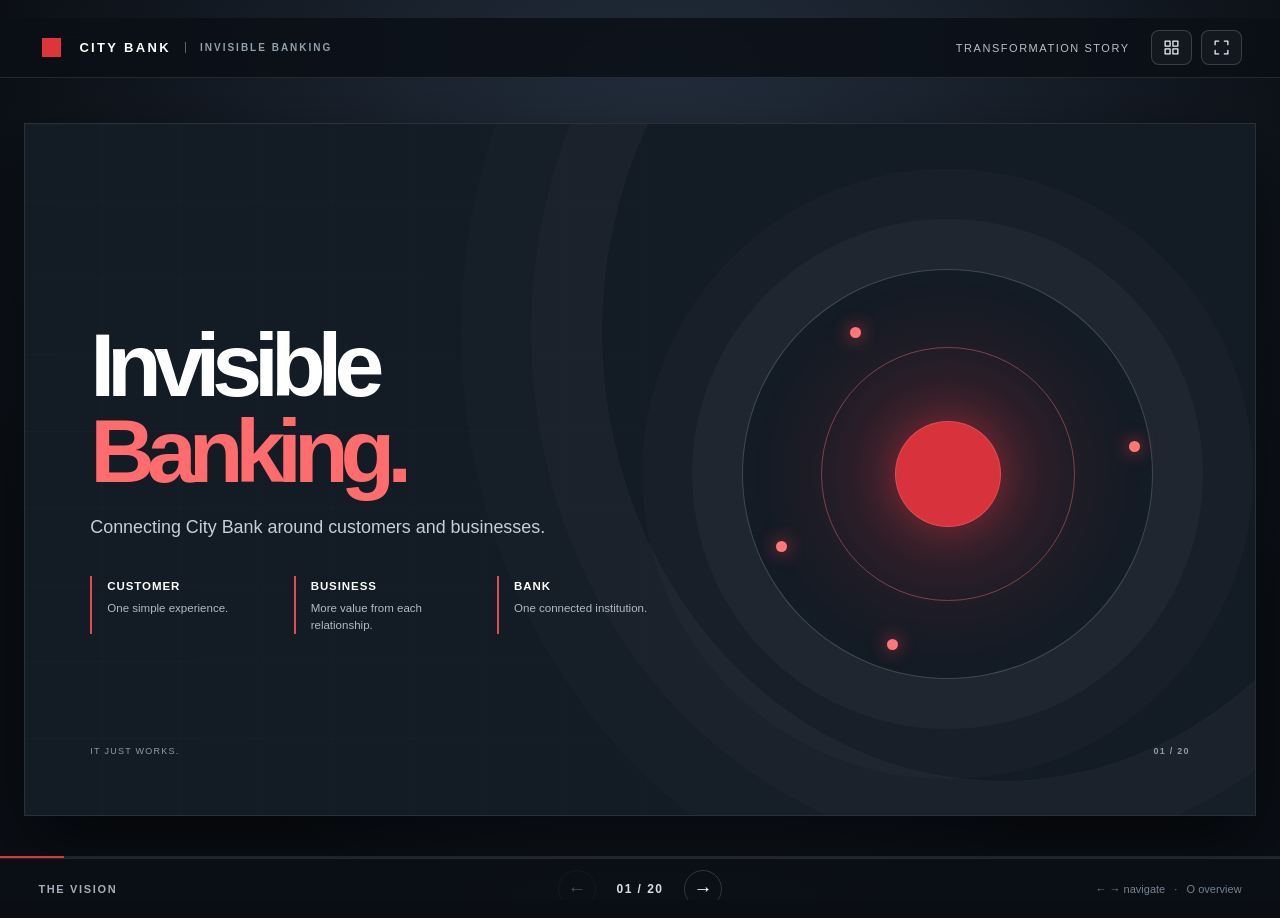
==== v2/index.html @ 910a044d "Add editorial presentation v2/index.html" ====
<!doctype html>
<html lang="en-GB">
<head>
  <meta charset="utf-8">
  <meta name="viewport" content="width=device-width, initial-scale=1">
  <meta name="theme-color" content="#f4f0e8">
  <meta name="description" content="City Bank Invisible Banking: a connected, intelligent and proactive transformation story.">
  <title>Invisible Banking | Editorial presentation</title>
  <style>
    :root{--ink:#10151e;--ink2:#1c2531;--paper:#f4f2ec;--white:#fff;--red:#de343b;--red2:#ff6b67;--muted:#aeb8c2;--line:#ffffff20;--font:Manrope,Arial,sans-serif;--body:'DM Sans',Arial,sans-serif}
    *{box-sizing:border-box}html,body{margin:0;width:100%;height:100%;overflow:hidden;background:#0a0d12;color:#fff;font-family:var(--body)}button{font:inherit}button:focus-visible,a:focus-visible{outline:3px solid #ff847f;outline-offset:3px}body::before{content:"";position:fixed;inset:0;background:radial-gradient(circle at 52% 26%,#263242 0%,#0b0f15 75%);pointer-events:none}
    .app{position:relative;display:flex;flex-direction:column;height:100dvh;min-height:480px}.topbar{height:60px;flex:none;display:flex;align-items:center;justify-content:space-between;padding:0 clamp(18px,3vw,48px);border-bottom:1px solid #ffffff1b;background:#0b1017d9;backdrop-filter:blur(14px);z-index:10}.brand{display:flex;gap:14px;align-items:center;font:800 13px var(--font);letter-spacing:.18em;text-transform:uppercase;white-space:nowrap}.brandmark{width:27px;height:27px;background:var(--red);clip-path:polygon(50% 0,100% 50%,50% 100%,0 50%);transform:rotate(45deg);border-radius:4px}.brand small{font:600 10px var(--body);color:#91a0ad;letter-spacing:.2em;padding-left:14px;border-left:1px solid #596573}.top-actions{display:flex;align-items:center;gap:9px}.iconbtn{border:1px solid #ffffff2a;color:#eef1f3;background:#ffffff09;border-radius:8px;min-width:35px;height:35px;padding:0 11px;cursor:pointer;display:inline-flex;align-items:center;justify-content:center;gap:8px;transition:.2s}.iconbtn:hover,.iconbtn.active{background:#ffffff20;border-color:#ffffff58}.iconbtn svg{width:17px;height:17px;stroke:currentColor;fill:none;stroke-width:1.8;stroke-linecap:round;stroke-linejoin:round}.toplabel{font-size:11px;letter-spacing:.14em;color:#b6c0ca;text-transform:uppercase;margin-right:12px}.stage{flex:1;min-height:0;display:grid;place-items:center;padding:14px 24px 12px}.slide{position:relative;overflow:hidden;width:min(100%,calc((100dvh - 143px)*1.77778));aspect-ratio:16/9;max-height:calc(100dvh - 143px);background:#131b25;box-shadow:0 30px 70px #0009;border:1px solid #ffffff18;display:none}.slide.active{display:block}.slide.light{background:var(--paper);color:var(--ink)}.slide.red{background:#b9232d}.slide::before{content:"";position:absolute;inset:0;background-image:linear-gradient(90deg,#ffffff08 1px,transparent 1px),linear-gradient(#ffffff08 1px,transparent 1px);background-size:6.25% 11.11%;mask-image:linear-gradient(90deg,#0009,transparent 85%);pointer-events:none}.slide.light::before{background-image:linear-gradient(90deg,#25354a0a 1px,transparent 1px),linear-gradient(#25354a0a 1px,transparent 1px)}.slide::after{content:"";position:absolute;right:-12%;top:-35%;width:65%;height:130%;border:1px solid #ffffff0b;border-radius:50%;box-shadow:0 0 0 70px #ffffff05,0 0 0 140px #ffffff03;pointer-events:none}.slide.light::after{border-color:#202b3512;box-shadow:0 0 0 70px #25354a05,0 0 0 140px #25354a03}.slide>.inner{position:relative;z-index:2;height:100%;padding:clamp(26px,4.6vw,74px) clamp(28px,5.1vw,84px);display:flex;flex-direction:column}.eyebrow{display:flex;align-items:center;gap:12px;font:800 clamp(9px,.78vw,12px) var(--font);letter-spacing:.2em;text-transform:uppercase;color:#ff7777}.eyebrow:before{content:"";width:22px;height:2px;background:currentColor}.light .eyebrow{color:#c32b35}.title{font:700 clamp(28px,3.25vw,57px)/1.12 var(--font);letter-spacing:-.05em;margin:clamp(15px,2.1vw,30px) 0 0;max-width:950px}.title strong{color:#ff6366;font-weight:800}.light .title strong{color:#cb2634}.subtitle{font-size:clamp(13px,1.2vw,19px);line-height:1.48;color:#bbc6ce;max-width:780px;margin:clamp(12px,1.35vw,20px) 0 0}.light .subtitle{color:#52616c}.main{flex:1;min-height:0;margin-top:clamp(19px,2.5vw,40px);display:flex;flex-direction:column;justify-content:center}.footerline{display:flex;align-items:center;justify-content:space-between;margin-top:auto;padding-top:12px;color:#8e9ba7;font-size:clamp(9px,.7vw,11px);letter-spacing:.14em;text-transform:uppercase}.light .footerline{color:#687681}.slide-index{font-weight:700}.bottom{height:60px;flex:none;border-top:1px solid #ffffff1b;background:#0b1017e8;display:flex;align-items:center;justify-content:space-between;padding:0 clamp(18px,3vw,48px);gap:20px;z-index:10}.chapter{font:700 11px var(--font);letter-spacing:.15em;text-transform:uppercase;color:#a2aeb9;min-width:190px}.navgroup{display:flex;align-items:center;gap:12px}.nav{width:38px;height:38px;border:1px solid #ffffff29;border-radius:50%;background:transparent;color:#fff;cursor:pointer;font-size:19px}.nav:hover{background:#ffffff20}.nav:disabled{opacity:.25;cursor:default}.counter{font:700 12px var(--font);letter-spacing:.12em;color:#d8e0e5;min-width:64px;text-align:center}.progress{height:2px;position:absolute;bottom:60px;left:0;right:0;background:#ffffff18;z-index:11}.progress span{height:100%;background:var(--red);display:block;transition:width .3s}.hint{font-size:11px;color:#738392;min-width:190px;text-align:right}.grid{display:grid;gap:clamp(10px,1.5vw,24px)}.cols2{grid-template-columns:repeat(2,1fr)}.cols3{grid-template-columns:repeat(3,1fr)}.cols4{grid-template-columns:repeat(4,1fr)}.panel{position:relative;border:1px solid #ffffff27;background:#ffffff0b;border-radius:3px;padding:clamp(14px,1.55vw,25px);min-height:0}.light .panel{background:#fff;border-color:#d8dcd9;box-shadow:0 12px 35px #1725320c}.panel h3{font:800 clamp(12px,1.05vw,17px) var(--font);letter-spacing:-.02em;margin:0 0 11px}.panel p,.panel li{font-size:clamp(11px,.92vw,15px);line-height:1.5;color:#b9c4cc;margin:0}.light .panel p,.light .panel li{color:#52616c}.panel .num{font:800 clamp(21px,2vw,32px) var(--font);color:#ff6e70;display:block;margin-bottom:14px}.light .panel .num{color:#c82f39}.panel ul{padding-left:17px;margin:0}.panel li+li{margin-top:5px}.tag{display:inline-flex;align-items:center;gap:7px;font:700 clamp(9px,.7vw,11px) var(--font);letter-spacing:.12em;text-transform:uppercase;color:#ff7777}.light .tag{color:#c52b35}.bigline{font:800 clamp(23px,2.35vw,40px)/1.2 var(--font);letter-spacing:-.045em}.takeaway{margin-top:auto;border-top:1px solid #ffffff38;padding-top:clamp(10px,1vw,17px);font:700 clamp(12px,1.15vw,19px) var(--font);letter-spacing:-.025em}.light .takeaway{border-color:#1c2b3a39}.accent{color:#ff6c6d}.light .accent{color:#bf2733}.chiprow{display:flex;flex-wrap:wrap;gap:9px}.chip{border:1px solid #ffffff2b;background:#ffffff0a;border-radius:30px;padding:9px 13px;font:700 clamp(10px,.8vw,13px) var(--font)}.light .chip{border-color:#cbd2d1;background:#fff}.split{display:grid;grid-template-columns:1fr 1fr;gap:clamp(15px,2.5vw,40px);align-items:stretch;height:100%}.rule{border-top:1px solid #ffffff3b}.light .rule{border-color:#1c2b3a39}.diagram-center{display:grid;place-items:center;text-align:center;border:1px solid #ff777772;background:radial-gradient(circle,#de343b45,#de343b12 60%,transparent 75%);border-radius:50%;width:clamp(130px,17vw,260px);aspect-ratio:1;margin:auto;font:800 clamp(16px,1.65vw,27px) var(--font);letter-spacing:-.04em}.orbit{position:relative;display:grid;place-items:center;height:100%}.orbit .node{position:absolute;background:#182431;border:1px solid #ffffff43;border-radius:3px;padding:12px 16px;font:700 clamp(10px,.9vw,14px) var(--font);text-transform:uppercase;letter-spacing:.08em}.orbit .node:nth-child(2){top:2%;left:27%}.orbit .node:nth-child(3){right:2%;top:28%}.orbit .node:nth-child(4){right:12%;bottom:4%}.orbit .node:nth-child(5){left:0;bottom:17%}.orbit .node:nth-child(6){left:0;top:20%}.path{display:flex;align-items:stretch;gap:0}.path .step{flex:1;position:relative;border-top:2px solid #dd464f;padding:20px 16px 5px 0}.path .step:before{content:"";position:absolute;top:-7px;left:0;width:12px;height:12px;background:#e0444c;border-radius:50%}.path .step h3{font:800 clamp(14px,1.2vw,20px) var(--font);margin:0 0 9px}.path .step p{font-size:clamp(11px,.9vw,15px);line-height:1.43;color:#54636d;margin:0;max-width:170px}.darkpath .step p{color:#c1cad1}.path .step:last-child{border-top-color:transparent}.path .step:last-child:before{background:#fff;border:3px solid #df434c;top:-9px}.quote{font:700 clamp(22px,2.4vw,41px)/1.25 var(--font);letter-spacing:-.045em}.labelbox{border-left:2px solid #e24b51;padding-left:15px}.labelbox b{font:800 clamp(11px,.9vw,14px) var(--font);text-transform:uppercase;letter-spacing:.08em}.labelbox p{font-size:clamp(11px,.9vw,15px);line-height:1.45;color:#aebbc5;margin:6px 0 0}.light .labelbox p{color:#586775}.matrix{display:grid;grid-template-columns:1fr 1.5fr;border:1px solid #d9dedb;background:#fff}.matrix>div{padding:clamp(9px,1vw,16px);border-bottom:1px solid #d9dedb;font-size:clamp(10px,.85vw,14px);line-height:1.4}.matrix>div:nth-child(odd){font-weight:800;color:#bd2934;border-right:1px solid #d9dedb}.matrix>div:nth-last-child(-n+2){border-bottom:0}.matrix.dark{border-color:#ffffff3a;background:#ffffff08}.matrix.dark>div{border-color:#ffffff28}.matrix.dark>div:nth-child(odd){color:#ff7879}.prospect-layout{display:grid;grid-template-columns:repeat(2,1fr);gap:clamp(12px,1.3vw,22px);height:100%}.prospect{border:1px solid #ffffff30;background:#ffffff0b;padding:clamp(14px,1.4vw,24px);display:flex;flex-direction:column;cursor:pointer;text-align:left;color:inherit;position:relative;transition:.2s;min-width:0}.prospect:hover,.prospect:focus-visible{background:#ffffff17;border-color:#ff8987}.prospect .num{color:#fb7776;font:800 clamp(10px,.8vw,13px) var(--font);letter-spacing:.12em}.prospect h3{font:800 clamp(17px,1.55vw,26px)/1.18 var(--font);letter-spacing:-.04em;margin:10px 0}.prospect p{font-size:clamp(11px,.85vw,14px);line-height:1.45;color:#b9c6cd;margin:0}.prospect .more{font:700 clamp(9px,.75vw,12px) var(--font);color:#ff8987;text-transform:uppercase;letter-spacing:.12em;margin-top:auto;padding-top:13px}.light .prospect{border-color:#d5dad8;background:#fff;color:#14202b}.light .prospect:hover{border-color:#d33a42;background:#fff9f7}.light .prospect p{color:#52616b}.light .prospect .num,.light .prospect .more{color:#c82c37}.big-number{font:800 clamp(44px,6vw,100px)/1 var(--font);letter-spacing:-.09em;color:#e4474d}.divider{width:100%;height:1px;background:#ffffff30;margin:20px 0}.overlay{position:fixed;z-index:50;inset:0;background:#090e15ec;backdrop-filter:blur(20px);padding:clamp(18px,4vw,55px);display:none;overflow:auto}.overlay.open{display:block}.overlay-head{max-width:1200px;margin:0 auto 28px;display:flex;justify-content:space-between;align-items:flex-start;gap:20px}.overlay h2{font:800 clamp(25px,3vw,44px) var(--font);letter-spacing:-.05em;margin:0}.overlay p{color:#aebbca;line-height:1.5}.overview-grid{max-width:1200px;margin:auto;display:grid;grid-template-columns:repeat(auto-fill,minmax(210px,1fr));gap:12px}.thumb{height:150px;text-align:left;display:flex;flex-direction:column;justify-content:space-between;background:#192430;border:1px solid #ffffff25;color:white;padding:17px;cursor:pointer}.thumb:hover{border-color:#f66}.thumb span{color:#fb787a;font:800 11px var(--font);letter-spacing:.12em}.thumb strong{font:700 17px/1.24 var(--font);letter-spacing:-.04em}.thumb small{color:#9aa9b5;font:600 10px var(--font);text-transform:uppercase;letter-spacing:.1em}.detail{max-width:850px;margin:4vh auto;background:#f4f2ed;color:#14202b;padding:clamp(25px,4vw,60px);box-shadow:0 30px 90px #0008}.detail .kicker{font:800 11px var(--font);letter-spacing:.18em;color:#c9303b;text-transform:uppercase}.detail h2{font:800 clamp(27px,3vw,43px)/1.1 var(--font);margin:15px 0}.detail .lede{font-size:17px;color:#4d5c66;line-height:1.5;margin-bottom:27px}.detail-grid{display:grid;grid-template-columns:1fr 1fr;gap:17px}.detail-grid section{border-top:1px solid #bfc6c5;padding-top:13px}.detail-grid h3{font:800 11px var(--font);letter-spacing:.12em;color:#b62c38;text-transform:uppercase}.detail-grid p{font-size:14px;color:#344450;line-height:1.5}.close{border:0;background:#dc3640;color:white;width:37px;height:37px;border-radius:50%;font-size:23px;cursor:pointer;flex:none}.fine{font-size:11px!important;color:#71808c!important;margin-top:28px}.flowbars{display:flex;align-items:center;gap:10px}.flowbars span{flex:1;border:1px solid #ffffff38;padding:16px;text-align:center;font:700 clamp(10px,.85vw,14px) var(--font);position:relative}.flowbars span:not(:last-child):after{content:'→';position:absolute;right:-15px;color:#fa7476;z-index:2;font-size:19px;top:50%;transform:translateY(-50%)}.light .flowbars span{border-color:#c8d1cf;background:#fff}.light .flowbars span:not(:last-child):after{color:#c8333d}.first-hero{display:grid;grid-template-columns:1.1fr .9fr;align-items:center;gap:25px;height:100%}.first-hero .hero-title{font:800 clamp(55px,7vw,118px)/.96 var(--font);letter-spacing:-.09em;margin:8px 0 23px}.hero-copy{font:500 clamp(14px,1.4vw,23px) var(--font);color:#c3d0d7;max-width:600px}.hero-ring{position:relative;width:85%;aspect-ratio:1;margin:auto;border:1px solid #ffffff32;border-radius:50%;display:grid;place-items:center;background:radial-gradient(circle,#d938424d 0%,#d9384210 45%,transparent 67%);box-shadow:0 0 0 50px #ffffff08,0 0 0 100px #ffffff05}.hero-ring:before,.hero-ring:after{content:"";position:absolute;inset:19%;border:1px solid #ee687177;border-radius:50%}.hero-ring:after{inset:37%;background:#d8323d;box-shadow:0 0 45px #db36406b}.hero-ring .dot{position:absolute;width:11px;height:11px;background:#ff7778;border-radius:50%;z-index:2;box-shadow:0 0 17px #ed444b}.hero-ring .dot:nth-child(1){top:14%;left:26%}.hero-ring .dot:nth-child(2){right:3%;top:42%}.hero-ring .dot:nth-child(3){bottom:7%;left:35%}.hero-ring .dot:nth-child(4){left:8%;bottom:31%}.mini-note{font:600 clamp(10px,.8vw,13px) var(--body);color:#8fa0ae;line-height:1.45}.notebadge{position:absolute;right:clamp(28px,5vw,80px);top:clamp(26px,4.5vw,70px);font:800 clamp(9px,.75vw,11px) var(--font);letter-spacing:.14em;color:#fff;text-transform:uppercase;border:1px solid #ffffff55;padding:8px 10px}.light .notebadge{color:#bc2f3a;border-color:#ba9295}.chapterline{font:800 clamp(10px,.8vw,13px) var(--font);letter-spacing:.18em;text-transform:uppercase;color:#ff6e6f}.large-statement{font:800 clamp(27px,3.2vw,54px)/1.13 var(--font);letter-spacing:-.06em}.ghostword{position:absolute;right:2%;bottom:0;font:800 clamp(95px,17vw,280px)/.78 var(--font);letter-spacing:-.12em;color:#ffffff09;pointer-events:none}.light .ghostword{color:#15223209}.final-mark{font:800 clamp(48px,6vw,102px)/.96 var(--font);letter-spacing:-.085em;margin:0}.final-tag{font:700 clamp(23px,2.8vw,46px) var(--font);letter-spacing:-.05em;color:#ff7778;margin:14px 0 0}.small{font-size:clamp(10px,.82vw,13px);line-height:1.44}.text-list{display:grid;gap:10px}.text-list>div{border-bottom:1px solid #ffffff27;padding:5px 0 13px;display:flex;gap:14px;align-items:baseline;font-size:clamp(11px,.92vw,15px);line-height:1.35}.text-list b{color:#ff7778;min-width:125px;font:800 clamp(10px,.8vw,13px) var(--font);letter-spacing:.05em}.light .text-list>div{border-color:#1c293627}.light .text-list b{color:#c12c37}
    @media(max-width:850px){.toplabel,.hint,.brand small{display:none}.stage{padding:8px}.slide{width:100%;max-height:none}.slide>.inner{padding:3.7% 5%}.title{font-size:clamp(19px,4.2vw,34px);margin-top:8px}.subtitle{font-size:clamp(9px,1.75vw,14px);margin-top:7px}.main{margin-top:10px}.panel{padding:9px}.panel h3{font-size:clamp(9px,1.5vw,13px);margin-bottom:5px}.panel p,.panel li{font-size:clamp(8px,1.32vw,11px)}.panel .num{font-size:16px;margin-bottom:6px}.eyebrow{font-size:8px}.takeaway{font-size:clamp(9px,1.8vw,14px);padding-top:5px}.footerline{font-size:7px;padding-top:4px}.chip{padding:4px 7px;font-size:8px}.path .step{padding:9px 5px 0 0}.path .step h3{font-size:10px;margin-bottom:3px}.path .step p{font-size:8px}.prospect{padding:10px}.prospect h3{font-size:clamp(12px,2.1vw,18px);margin:5px 0}.prospect p{font-size:clamp(8px,1.4vw,11px)}.prospect .more{font-size:8px;padding-top:4px}.notebadge{display:none}.matrix>div{font-size:8px;padding:5px}.labelbox p{font-size:9px}.labelbox b{font-size:9px}.bigline,.quote{font-size:clamp(15px,3vw,25px)}.small{font-size:8px}.text-list>div{font-size:9px;padding:3px 0 6px}.text-list b{font-size:8px;min-width:65px}.flowbars span{font-size:8px;padding:7px}.hero-copy{font-size:11px}.first-hero .hero-title{font-size:clamp(36px,7vw,60px)}.hero-ring{box-shadow:0 0 0 20px #ffffff08,0 0 0 40px #ffffff05}.bottom{height:48px}.progress{bottom:48px}.topbar{height:48px}.slide{max-height:calc(100dvh - 114px);width:min(100%,calc((100dvh - 114px)*1.77778))}.brand{font-size:10px}.brandmark{width:18px;height:18px}.chapter{font-size:9px;min-width:0}.nav{width:30px;height:30px}.counter{font-size:10px;min-width:52px}}
    @media(max-width:560px){.app{min-height:0}.stage{align-items:start;overflow:auto;padding:10px}.slide{aspect-ratio:auto;width:100%;min-height:calc(100dvh - 128px);max-height:none}.slide>.inner{padding:25px 22px}.slide::after{display:none}.title{font-size:clamp(26px,7vw,37px);line-height:1.12;margin:13px 0 0}.subtitle{font-size:13px;margin:12px 0 0}.main{margin-top:24px;justify-content:flex-start;gap:15px}.grid,.split,.prospect-layout{gap:9px}.cols4{grid-template-columns:repeat(2,1fr)}.cols3{grid-template-columns:1fr}.panel{padding:13px}.panel h3{font-size:13px}.panel p,.panel li{font-size:12px}.panel .num{font-size:21px}.takeaway{font-size:15px;margin-top:16px;padding-top:13px}.footerline{font-size:9px;padding-top:18px}.chip{font-size:10px;padding:7px 9px}.split{grid-template-columns:1fr}.path{display:grid;grid-template-columns:repeat(2,1fr);gap:7px}.path .step{border:1px solid #d8dedc;padding:10px}.path .step:before{display:none}.path .step h3{font-size:12px}.path .step p{font-size:11px}.prospect-layout{grid-template-columns:1fr}.prospect{padding:15px}.prospect h3{font-size:18px}.prospect p{font-size:12px}.prospect .more{font-size:10px}.eyebrow{font-size:10px}.matrix>div{font-size:11px;padding:9px}.labelbox p{font-size:12px}.labelbox b{font-size:11px}.bigline,.quote{font-size:22px}.small{font-size:11px}.text-list>div{font-size:12px}.text-list b{font-size:10px;min-width:85px}.flowbars{flex-wrap:wrap}.flowbars span{min-width:40%;font-size:11px;padding:12px}.flowbars span:after{display:none}.first-hero{grid-template-columns:1fr}.first-hero .hero-title{font-size:clamp(55px,14vw,85px)}.hero-copy{font-size:15px}.hero-ring{max-width:210px}.orbit{height:270px}.diagram-center{width:145px}.orbit .node{font-size:9px;padding:7px}.overlay-head{margin-bottom:20px}.detail-grid{grid-template-columns:1fr}.top-actions .iconbtn{padding:0 7px;min-width:30px}}
    @media(prefers-reduced-motion:reduce){*{scroll-behaviour:auto!important;transition:none!important}}
  </style>
  <link rel="stylesheet" href="editorial.css">
</head>
<body>
<a class="skip-link" href="#stage">Skip to presentation</a>
<div class="app" id="app">
  <header class="topbar"><div class="brand"><span class="brandmark" aria-hidden="true"></span><span>City Bank</span><small>Invisible Banking</small></div><div class="top-actions"><span class="toplabel">Transformation story</span><button class="iconbtn" id="overviewBtn" title="Slide overview (O)" aria-label="Open slide overview"><svg viewBox="0 0 24 24"><rect x="3" y="3" width="7" height="7"/><rect x="14" y="3" width="7" height="7"/><rect x="3" y="14" width="7" height="7"/><rect x="14" y="14" width="7" height="7"/></svg></button><button class="iconbtn" id="fullBtn" title="Full screen (F)" aria-label="Toggle full screen"><svg viewBox="0 0 24 24"><path d="M8 3H3v5M16 3h5v5M3 16v5h5M21 16v5h-5"/></svg></button></div></header>
  <main class="stage" id="stage" aria-live="polite"></main>
  <div class="progress" aria-hidden="true"><span id="progress"></span></div>
  <footer class="bottom"><div class="chapter" id="chapter"></div><div class="navgroup"><button class="nav" id="prev" aria-label="Previous slide">←</button><div class="counter" id="counter"></div><button class="nav" id="next" aria-label="Next slide">→</button></div><div class="hint">← → navigate &nbsp; · &nbsp; O overview</div></footer>
</div>
<div class="overlay" id="overview" role="dialog" aria-modal="true" aria-label="Slide overview"><div class="overlay-head"><div><h2>The story at a glance</h2><p>Select a slide to jump into the presentation.</p></div><button class="close" data-close aria-label="Close overview">×</button></div><div class="overview-grid" id="overviewGrid"></div></div>
<div class="overlay" id="detail" role="dialog" aria-modal="true" aria-label="Prospect details"><div class="overlay-head" style="max-width:850px"><span></span><button class="close" data-close aria-label="Close details">×</button></div><div class="detail" id="detailContent"></div></div>
<script>
const slides=[
 {chapter:'The vision',theme:'dark',eyebrow:'The transformation ambition',title:'Invisible Banking',body:`<div class="first-hero"><div><h2 class="hero-title">Invisible<br><span class="accent">Banking.</span></h2><p class="hero-copy">Connecting City Bank around customers and businesses.</p><div class="grid cols3" style="margin-top:38px"><div class="labelbox"><b>Customer</b><p>One simple experience.</p></div><div class="labelbox"><b>Business</b><p>More value from each relationship.</p></div><div class="labelbox"><b>Bank</b><p>One connected institution.</p></div></div></div><div class="hero-ring" aria-hidden="true"><i class="dot"></i><i class="dot"></i><i class="dot"></i><i class="dot"></i></div></div>`,foot:'It just works.'},
 {chapter:'The vision',theme:'light',eyebrow:'The starting point',title:'City Bank has built the pieces.<br><strong>The next advantage is connection.</strong>',subtitle:'Transformation is already in motion. The opportunity is to make these strengths work together across City Bank.',body:`<div class="grid cols2" style="align-items:center"><div><span class="tag">Existing capabilities</span><div class="chiprow" style="margin-top:16px"><span class="chip">Citytouch</span><span class="chip">Blink</span><span class="chip">Blueprint</span><span class="chip">Cards + POS</span><span class="chip">Branches + CX</span><span class="chip">Corporate</span><span class="chip">SME + Medium</span><span class="chip">Islamic</span><span class="chip">Treasury</span><span class="chip">Data + IT</span></div></div><div class="panel"><span class="num">+</span><h3>AI adds a new possibility</h3><p>These capabilities can become more intelligent, responsive and connected.</p></div></div><div class="takeaway">More value from what City Bank already has.</div>`,foot:'Existing strengths · New connections'},
 {chapter:'The case for connection',theme:'dark',eyebrow:'A real overlap',title:'Today, one customer service<br>can be built twice.',subtitle:'When channels evolve separately, the same capability can appear in more than one place.',body:`<div class="grid cols2"><div class="panel"><span class="tag">Citytouch</span><h3 style="margin-top:16px">Digital banking services</h3><p>EMI conversion · Cheque book request · Statements · Address update</p></div><div class="panel"><span class="tag">CityAssist</span><h3 style="margin-top:16px">Customer queries and service requests</h3><p>Another route through which customers can ask City Bank to act.</p></div></div><div class="flowbars" style="margin-top:20px"><span>Repeated build</span><span>Two customer routes</span><span>Divided context</span></div>`,foot:'Illustrative overlap for validation'},
 {chapter:'The case for connection',theme:'light',eyebrow:'The business consequence',title:'Disconnected work<br><strong>can cost twice.</strong>',subtitle:'The issue is not only duplication. Useful signals and relationships may also fail to connect to the next business opportunity.',body:`<div class="grid cols2"><div class="panel"><span class="num">01</span><h3>Repeated effort</h3><p>Teams may design, build and maintain similar capabilities more than once.</p></div><div class="panel"><span class="num">02</span><h3>Missed growth</h3><p>POS data, corporate relationships or merchant networks may never connect to the next opportunity.</p></div></div><div class="takeaway">The potential cost: effort, time and revenue.</div>`,foot:'Hypothesis · Internal evidence required'},
 {chapter:'The idea',theme:'dark',eyebrow:'The idea',title:'An ecosystem makes City Bank work as one around a real need.',subtitle:'One relationship outside. Connected capabilities inside.',body:`<div class="split"><div class="orbit"><div class="diagram-center">CUSTOMER<br>NEED</div><div class="node">Businesses</div><div class="node">Channels</div><div class="node">Partners</div><div class="node">Data + AI</div><div class="node">Services</div></div><div style="display:flex;flex-direction:column;justify-content:center;gap:17px"><div class="labelbox"><b>Businesses</b><p>Products, services and financial solutions</p></div><div class="labelbox"><b>Channels</b><p>Digital, physical and assisted experiences</p></div><div class="labelbox"><b>Partners</b><p>Merchants, service providers and external ecosystems</p></div><div class="labelbox"><b>Data + AI</b><p>Shared intelligence, context and proactive assistance</p></div></div></div>`,foot:'One connected ecosystem'},
 {chapter:'Tangible journeys',theme:'light',eyebrow:'Consumer journey · Illustrative',title:'One evening can connect cards, merchants, loyalty and payments.',subtitle:'An anniversary dinner, made simpler at every step.',body:`<div class="path"><div class="step"><h3>01 · Choose</h3><p>Relevant restaurants and card privileges.</p></div><div class="step"><h3>02 · Book</h3><p>Availability and reservation.</p></div><div class="step"><h3>03 · Pay</h3><p>City Bank card and eligible benefit.</p></div><div class="step"><h3>04 · Reward</h3><p>Loyalty updates automatically.</p></div></div><div class="takeaway">One evening. One City Bank journey.</div>`,foot:'A journey concept, not a current service'},
 {chapter:'Tangible journeys',theme:'dark',eyebrow:'Merchant journey · Illustrative',title:'A POS relationship can grow into a merchant ecosystem.',subtitle:'Payment can become the start of a deeper business relationship.',body:`<div class="path darkpath"><div class="step"><h3>Accept</h3><p>Payments.</p></div><div class="step"><h3>Understand</h3><p>Sales, settlements and AI-assisted insights.</p></div><div class="step"><h3>Engage</h3><p>Orders, loyalty and relevant customer opportunities.</p></div><div class="step"><h3>Finance</h3><p>Working capital using verified cash flow.</p></div></div><div class="takeaway">Deepen the relationship and offer finance when evidence supports it.</div>`,foot:'Business-owned proposition · Subject to credit assessment'},
 {chapter:'Tangible journeys',theme:'light',eyebrow:'Corporate ecosystem · Illustrative',title:'One corporate client can open an entire business network.',subtitle:'A corporate relationship can connect employees, suppliers and distributors to multiple City Bank capabilities.',body:`<div style="text-align:center;margin-bottom:20px"><div class="panel" style="display:inline-block;padding:16px 40px;border-color:#cc3942"><span class="tag">Anchor relationship</span><h3 style="margin:6px 0 0">Corporate client</h3></div></div><div class="grid cols3"><div class="panel"><h3>Suppliers</h3><p>Payments · Trade & FX · SME / Medium finance</p></div><div class="panel"><h3>Employees</h3><p>Payroll · Cards · Savings · Finance</p></div><div class="panel"><h3>Distributors</h3><p>Collections · Payments · Working capital</p></div></div>`,foot:'Multi-business opportunity · Ownership to be defined'},
 {chapter:'The missing connection',theme:'dark',eyebrow:'The gap',title:'City Bank already owns the pieces.<br><strong>What is less structured is the connection.</strong>',subtitle:'Opportunities between businesses do not always have a natural first owner.',body:`<div class="grid cols4"><div class="panel"><h3>Businesses</h3><p>Products, customers and P&Ls</p></div><div class="panel"><h3>Blueprint</h3><p>Retail transformation</p></div><div class="panel"><h3>EPMO</h3><p>Delivery governance</p></div><div class="panel"><h3>Functions</h3><p>IT, Operations, CX and Data</p></div></div><div class="takeaway">The opportunity includes cross-bank AI integration, where intelligence in one area can create value elsewhere.</div>`,foot:'Mandate hypothesis · Requires stakeholder testing'},
 {chapter:'The proposed mandate',theme:'light',eyebrow:'A possible role',title:'A bank-wide transformation role can help connect the gaps.',subtitle:'Find the opportunity, shape it, connect the right owners, then move it into execution.',body:`<div class="flowbars"><span>SEE<br><small>Across the bank</small></span><span>SHAPE<br><small>The opportunity</small></span><span>CONNECT<br><small>The right owners</small></span><span>MOVE<br><small>To natural ownership</small></span></div><div class="grid cols2" style="margin-top:18px"><div class="panel"><h3>Horizontal transformation</h3><p>Cross-bank service, operations, data, AI integration and relationship intelligence.</p></div><div class="panel"><h3>Ecosystem transformation</h3><p>Connected journeys, partnerships, embedded services and new business opportunities.</p></div></div><div class="takeaway">Transformation connects. Businesses own. EPMO governs delivery.</div>`,foot:'A mandate to test, not a settled structure'},
 {chapter:'The proposed mandate',theme:'dark',eyebrow:'Clear boundaries',title:'It complements what already exists.',subtitle:'The role should make existing ownership work better across boundaries.',body:`<div class="matrix dark"><div>Business heads</div><div>Customers, products and P&L</div><div>Country Business Manager</div><div>Existing mandate remains intact</div><div>Blueprint</div><div>Retail transformation</div><div>EPMO</div><div>Execution governance</div><div>IT / CX / Operations / Data</div><div>Specialist ownership, including AI and technology capabilities</div><div>Transformation</div><div>Cross-bank opportunities, ecosystem development and AI-enabled business transformation</div></div>`,foot:'Subject to internal mandate validation'},
 {chapter:'Why this leader',theme:'light',eyebrow:'Already happening',title:'I am already doing parts of this, informally.',subtitle:'These began with a customer or business opportunity and involved connecting the relevant teams.',body:`<div class="grid cols4"><div class="panel"><span class="tag">Service</span><h3 style="margin-top:12px">DigiBox<br>Traceable courier</h3></div><div class="panel"><span class="tag">Digital & sales</span><h3 style="margin-top:12px">Citytouch features<br>Digital sales<br>Central offer site</h3></div><div class="panel"><span class="tag">Ecosystem</span><h3 style="margin-top:12px">Foreign Education Hub</h3></div><div class="panel"><span class="tag">Connection</span><h3 style="margin-top:12px">Citytouch × Blink</h3></div></div><div class="takeaway">Identify the opportunity → connect the teams → help move it forward.</div>`,foot:'Examples supplied for the role discussion'},
 {chapter:'Why this leader',theme:'dark',eyebrow:'From informal to structured',title:'What could become different?',subtitle:'The aim is better-connected projects with clear ownership and outcomes.',body:`<div class="grid cols2"><div class="panel"><span class="tag">Today</span><div class="text-list" style="margin-top:12px"><div>Opportunities surface unevenly</div><div>Connections happen informally</div><div>Progress relies on individual coordination</div></div></div><div class="panel"><span class="tag">More structured</span><div class="text-list" style="margin-top:12px"><div>Systematic opportunity discovery</div><div>Business cases shaped early</div><div>Owners connected and execution handover clear</div><div>Business outcome tracked</div></div></div></div><div class="takeaway">AI could help surface changes and connections continuously.</div>`,foot:'Proposed operating shift'},
 {chapter:'Why this leader',theme:'light',eyebrow:'The outcome',title:'Judge the role by whether businesses perform better.',subtitle:'The three outcomes from the opening give the measure.',body:`<div class="grid cols3"><div class="panel"><span class="num">01</span><h3>Customer</h3><p>Simpler, more connected and increasingly proactive journeys.</p></div><div class="panel"><span class="num">02</span><h3>Business</h3><p>Deeper relationships, better-informed decisions and new revenue opportunities.</p></div><div class="panel"><span class="num">03</span><h3>Bank</h3><p>Less duplication, faster execution, better intelligence and greater return on investment.</p></div></div>`,foot:'Proposed outcomes · Metrics to define'},
 {chapter:'Why this leader',theme:'red',eyebrow:'The opportunity',title:'Invisible Banking becomes real when City Bank works as one around the customer.',body:`<div style="max-width:810px;margin:auto 0"><p class="quote">I would like to explore how I can help make this more systematic, drawing on the cross-bank perspective developed through my current role, while businesses and functions retain their ownership.</p><div class="divider"></div><p class="bigline">A broader contribution to transformation and business.</p></div>`,foot:'The case for a formal mandate'},
 {chapter:'The possibilities',theme:'dark',eyebrow:'Internal prospects · 01 & 02',title:'What if the bank’s decisions evolved as fast as the world around it?',subtitle:'AI could turn periodic analysis into continuously updated business intelligence.',body:`<div class="prospect-layout"><button class="prospect" data-prospect="finance"><span class="num">01 / FINANCE</span><h3>A living business outlook</h3><p>Forecasts update as revenue, expenses, deposits, lending and external conditions change, with deviations and options surfaced for decision-makers.</p><span class="more">Explore prospect ↗</span></button><button class="prospect" data-prospect="trade"><span class="num">02 / TRADE & TREASURY</span><h3>Intelligence that follows global developments</h3><p>A shipping disruption triggers a review of affected import transactions, cash flows, finance needs and FX exposures across relevant teams.</p><span class="more">Explore prospect ↗</span></button></div><div class="takeaway">From periodic analysis to continuously informed decisions.</div>`,foot:'Illustrative prospects · Human review and controls required'},
 {chapter:'The possibilities',theme:'light',eyebrow:'Internal prospects · 03 & 04',title:'What if the bank could identify connections people might never discover?',subtitle:'AI could help the institution understand itself as one connected business.',body:`<div class="prospect-layout"><button class="prospect" data-prospect="dots"><span class="num">03 / CROSS-BANK INTELLIGENCE</span><h3>The bank connects its own dots</h3><p>Reused solutions, shared relationships, overlapping investment and combinations of businesses become visible to the right owners.</p><span class="more">Explore prospect ↗</span></button><button class="prospect" data-prospect="operations"><span class="num">04 / PROACTIVE OPERATIONS</span><h3>Problems surfaced before they spread</h3><p>Demand, service trends and capacity are connected so a campaign plan can adjust before processing bottlenecks reach customers.</p><span class="more">Explore prospect ↗</span></button></div><div class="takeaway">From intelligent functions to a more intelligent institution.</div>`,foot:'Illustrative prospects · Data and mandate validation required'},
 {chapter:'The possibilities',theme:'dark',eyebrow:'Customer prospects · 01 & 02',title:'What if City Bank knew what needed to happen next?',subtitle:'AI and ecosystem integration could make banking quietly responsive to real-life events.',body:`<div class="prospect-layout"><button class="prospect" data-prospect="health"><span class="num">01 / HEALTHCARE</span><h3>Help arrives when it is needed</h3><p>After a hospital payment, an eligible insurance benefit could be identified and a claim initiated where permissions, verification and information allow.</p><span class="more">Explore journey ↗</span></button><button class="prospect" data-prospect="travel"><span class="num">02 / TRAVEL</span><h3>The journey organises itself</h3><p>A verified flight purchase prompts eligible airport services and card privileges to be checked and, with permission, arranged to the customer’s preferences.</p><span class="more">Explore journey ↗</span></button></div><div class="takeaway">The customer lives the experience. The bank handles the complexity.</div>`,foot:'Future concepts · Partner and customer consent required'},
 {chapter:'The possibilities',theme:'light',eyebrow:'Customer prospects · 03 & 04',title:'What if banking quietly made everyday life better?',subtitle:'Relevant moments, existing benefits and the next permitted action connect.',body:`<div class="prospect-layout"><button class="prospect" data-prospect="coffee"><span class="num">03 / EVERYDAY LIFESTYLE</span><h3>The right benefit, without searching</h3><p>With permission, a favourite coffee shop becomes a cue for an eligible merchant-funded benefit to apply automatically at payment.</p><span class="more">Explore journey ↗</span></button><button class="prospect" data-prospect="service"><span class="num">04 / PROACTIVE SERVICE</span><h3>The bank starts fixing things first</h3><p>A failed payment with a debit is detected; reconciliation and investigation begin, and the customer receives an update before raising a request.</p><span class="more">Explore journey ↗</span></button></div><div class="takeaway">From responding to requests to anticipating needs.</div>`,foot:'Future concepts · Subject to feasibility and controls'},
 {chapter:'Conclusion',theme:'red',eyebrow:'The conclusion',title:'The future of Invisible Banking is connected, intelligent and continuous.',body:`<div class="grid cols3" style="margin-bottom:28px"><div class="labelbox"><b>Customers</b><p>A bank that understands needs and quietly makes life easier.</p></div><div class="labelbox"><b>Businesses</b><p>New opportunities and deeper relationships.</p></div><div class="labelbox"><b>Bank</b><p>Capabilities, intelligence and investment working together.</p></div></div><div class="flowbars"><span>See what others may miss</span><span>Connect what already exists</span><span>Create what comes next</span></div><div style="margin-top:auto"><h2 class="final-mark">Invisible Banking.</h2><p class="final-tag">It just works.</p></div>`,foot:'A proposition to test, build and own across City Bank'}
];
const prospects={
 finance:{kind:'Internal prospect 01 · Finance',title:'A living business outlook',lede:'A continuously refreshed view of the business, with changes highlighted for accountable decision-makers.',moment:'Revenue, expenses, deposits, lending, market movements and trends change after the planning snapshot.',response:'Models update projections, show drivers of variance and present options for Finance to review, challenge and act on.',value:'More timely decisions, improved resource deployment and potential profitability gains. Impact requires baseline and pilot measurement.',connections:'Finance + business data + market data + model governance.',guardrail:'Forecasts and recommendations need data quality checks, explainability and human ownership of decisions.'},
 trade:{kind:'Internal prospect 02 · Trade & Treasury',title:'Intelligence that follows global developments',lede:'Global developments can be mapped against affected clients and transactions as conditions change.',moment:'A shipping disruption, tariff change, commodity move or FX shock affects an import corridor.',response:'Potentially affected transactions, cash-flow expectations, finance needs and FX exposures are flagged to Trade, Treasury, Corporate, Credit and relationship managers for review.',value:'Earlier intervention, clearer risk awareness and more relevant client solutions.',connections:'Trade + Treasury + Corporate + Credit + external intelligence.',guardrail:'External signals may be incomplete. Credit, suitability and market decisions remain with authorised teams.'},
 dots:{kind:'Internal prospect 03 · Cross-bank intelligence',title:'The bank connects its own dots',lede:'Shared intelligence can surface useful relationships between work that would otherwise remain separate.',moment:'A corporate payroll relationship expands while Retail, Cards and savings teams develop related propositions.',response:'A governed capability identifies the overlap, relevant existing solutions, dependencies and possible cross-business proposition for owners to assess.',value:'Potentially less duplication, more cross-sell and greater value from existing capabilities.',connections:'Corporate + Retail + Cards + Data + relevant control functions.',guardrail:'Access must respect need-to-know, customer permissions and product ownership. A shared view is not a licence to share all data.'},
 operations:{kind:'Internal prospect 04 · Operations',title:'Problems surfaced before they spread',lede:'Demand signals and operational capacity could inform business decisions before customers feel a bottleneck.',moment:'A lending campaign is expected to create more applications than current processing capacity.',response:'The business, Marketing and Operations receive an early scenario showing capacity options, campaign timing and likely service effects.',value:'Better allocation, steadier execution and fewer avoidable customer issues.',connections:'Business + Marketing + Operations + service and capacity data.',guardrail:'Forecast uncertainty should be visible. Operational decisions remain with accountable owners.'},
 health:{kind:'Customer journey 01 · Healthcare',title:'Help arrives when it is needed',lede:'The hospital payment could start a coordinated benefit journey, subject to explicit permissions and partner integration.',moment:'A customer is hospitalised and makes a payment.',response:'An eligible insurance benefit is checked. With prior authorisation, verified information and insurer support, a claim can be initiated and status tracked.',value:'Less administrative burden in a difficult moment, and greater value from an eligible benefit.',connections:'Payments + Cards + insurer + hospital + consented coordination.',guardrail:'A payment alone cannot establish hospitalisation or coverage. Insurance, privacy, consent and claim rules must govern the journey.'},
 travel:{kind:'Customer journey 02 · Travel',title:'The journey organises itself',lede:'A verified flight purchase could activate eligible services without a separate search and booking process.',moment:'A customer purchases a flight ticket.',response:'Card privileges are checked, and with the customer’s saved preferences and authorisation, meet-and-greet or airport services can be arranged. Changes can trigger updates.',value:'Eligible benefits become easier to use and reinforce the card relationship.',connections:'Cards + airlines + airport and travel partners + preference management.',guardrail:'A card transaction may not contain a verified itinerary. Inventory, eligibility and partner confirmation are essential.'},
 coffee:{kind:'Customer journey 03 · Everyday lifestyle',title:'The right benefit, without searching',lede:'Everyday merchant activity could make benefits more relevant and simpler to redeem.',moment:'A customer regularly buys coffee at a preferred merchant.',response:'With permission, the bank recognises a preference and applies an eligible merchant-funded or loyalty benefit automatically at payment.',value:'A useful customer benefit, more merchant engagement and potentially deeper payment preference.',connections:'Cards + POS + merchant partners + loyalty + consented personalisation.',guardrail:'Preferences should not become intrusive surveillance. Funding, eligibility, consent and fairness need testing.'},
 service:{kind:'Customer journey 04 · Proactive service',title:'The bank starts fixing things first',lede:'The bank can detect a transaction problem, begin investigation and keep the customer informed.',moment:'A payment appears to fail, but the account is debited.',response:'Payment and settlement records are checked; a recovery or investigation is opened where appropriate, with clear customer updates through resolution.',value:'Less chasing, lower uncertainty and more trust in the payment experience.',connections:'Payments + Operations + Service + transaction intelligence.',guardrail:'Transaction states can be ambiguous. The bank must distinguish pending, failed and settled payments before promising resolution.'}
};
let current=0, lastFocus=null;
const stage=document.getElementById('stage'), overview=document.getElementById('overview'), detail=document.getElementById('detail');
function render(){const s=slides[current];stage.innerHTML=`<article class="slide ${s.theme==='light'?'light':s.theme==='red'?'red':''} active" aria-label="Slide ${current+1}: ${s.title.replace(/<[^>]*>/g,'')}"><div class="inner">${current!==0?`<div class="eyebrow">${s.eyebrow}</div><h1 class="title">${s.title}</h1>${s.subtitle?`<p class="subtitle">${s.subtitle}</p>`:''}`:''}<div class="main">${s.body}</div><div class="footerline"><span>${s.foot||''}</span><span class="slide-index">${String(current+1).padStart(2,'0')} / ${slides.length}</span></div></div></article>`;document.getElementById('chapter').textContent=s.chapter;document.getElementById('counter').textContent=`${String(current+1).padStart(2,'0')} / ${slides.length}`;document.getElementById('progress').style.width=`${(current+1)/slides.length*100}%`;document.getElementById('prev').disabled=current===0;document.getElementById('next').disabled=current===slides.length-1;stage.scrollTop=0;history.replaceState(null,'',`#slide-${current+1}`);}
function go(n){current=Math.max(0,Math.min(slides.length-1,n));render()}
function show(el){lastFocus=document.activeElement;el.classList.add('open');document.body.style.overflow='hidden';el.querySelector('.close').focus()}
function close(){const opened=document.querySelector('.overlay.open');if(opened){opened.classList.remove('open');document.body.style.overflow='';lastFocus?.focus()}}
document.getElementById('prev').onclick=()=>go(current-1);document.getElementById('next').onclick=()=>go(current+1);
document.getElementById('overviewBtn').onclick=()=>{document.getElementById('overviewGrid').innerHTML=slides.map((s,i)=>`<button class="thumb" data-slide="${i}"><span>${String(i+1).padStart(2,'0')} / ${slides.length}</span><strong>${s.title.replace(/<[^>]*>/g,'')}</strong><small>${s.chapter}</small></button>`).join('');show(overview)};
document.getElementById('fullBtn').onclick=()=>{if(document.fullscreenElement)document.exitFullscreen();else document.documentElement.requestFullscreen?.()};
document.addEventListener('click',e=>{const prospect=e.target.closest('[data-prospect]');if(prospect){const p=prospects[prospect.dataset.prospect];document.getElementById('detailContent').innerHTML=`<div class="kicker">${p.kind}</div><h2>${p.title}</h2><p class="lede">${p.lede}</p><div class="detail-grid"><section><h3>The moment</h3><p>${p.moment}</p></section><section><h3>Behind the scenes</h3><p>${p.response}</p></section><section><h3>Potential value</h3><p>${p.value}</p></section><section><h3>Connected capabilities</h3><p>${p.connections}</p></section><section style="grid-column:1/-1"><h3>What needs validation</h3><p>${p.guardrail}</p></section></div><p class="fine">Illustrative future concept. No City Bank capability, partner integration or customer outcome is asserted as live.</p>`;show(detail)}const thumb=e.target.closest('[data-slide]');if(thumb){close();go(Number(thumb.dataset.slide))}if(e.target.matches('[data-close]'))close();if(e.target.classList.contains('overlay'))close()});
document.addEventListener('keydown',e=>{if(document.querySelector('.overlay.open')){if(e.key==='Escape')close();return}if(['ArrowRight','PageDown',' '].includes(e.key)){e.preventDefault();go(current+1)}else if(['ArrowLeft','PageUp'].includes(e.key)){e.preventDefault();go(current-1)}else if(e.key==='Home')go(0);else if(e.key==='End')go(slides.length-1);else if(e.key.toLowerCase()==='o')document.getElementById('overviewBtn').click();else if(e.key.toLowerCase()==='f')document.getElementById('fullBtn').click()});
let touchX=0,touchY=0;stage.addEventListener('touchstart',e=>{touchX=e.changedTouches[0].screenX;touchY=e.changedTouches[0].screenY},{passive:true});stage.addEventListener('touchend',e=>{if(window.innerWidth<=560)return;const dx=e.changedTouches[0].screenX-touchX,dy=e.changedTouches[0].screenY-touchY;if(Math.abs(dx)>70&&Math.abs(dx)>Math.abs(dy)*1.5)go(current+(dx<0?1:-1))},{passive:true});
const hash=location.hash.match(/^#slide-(\d+)$/);current=hash?Math.max(0,Math.min(slides.length-1,Number(hash[1])-1)):0;render();window.addEventListener('hashchange',()=>{const m=location.hash.match(/^#slide-(\d+)$/);if(m&&Number(m[1])-1!==current)go(Number(m[1])-1)});
</script>
<script src="motion.js"></script>
</body>
</html>
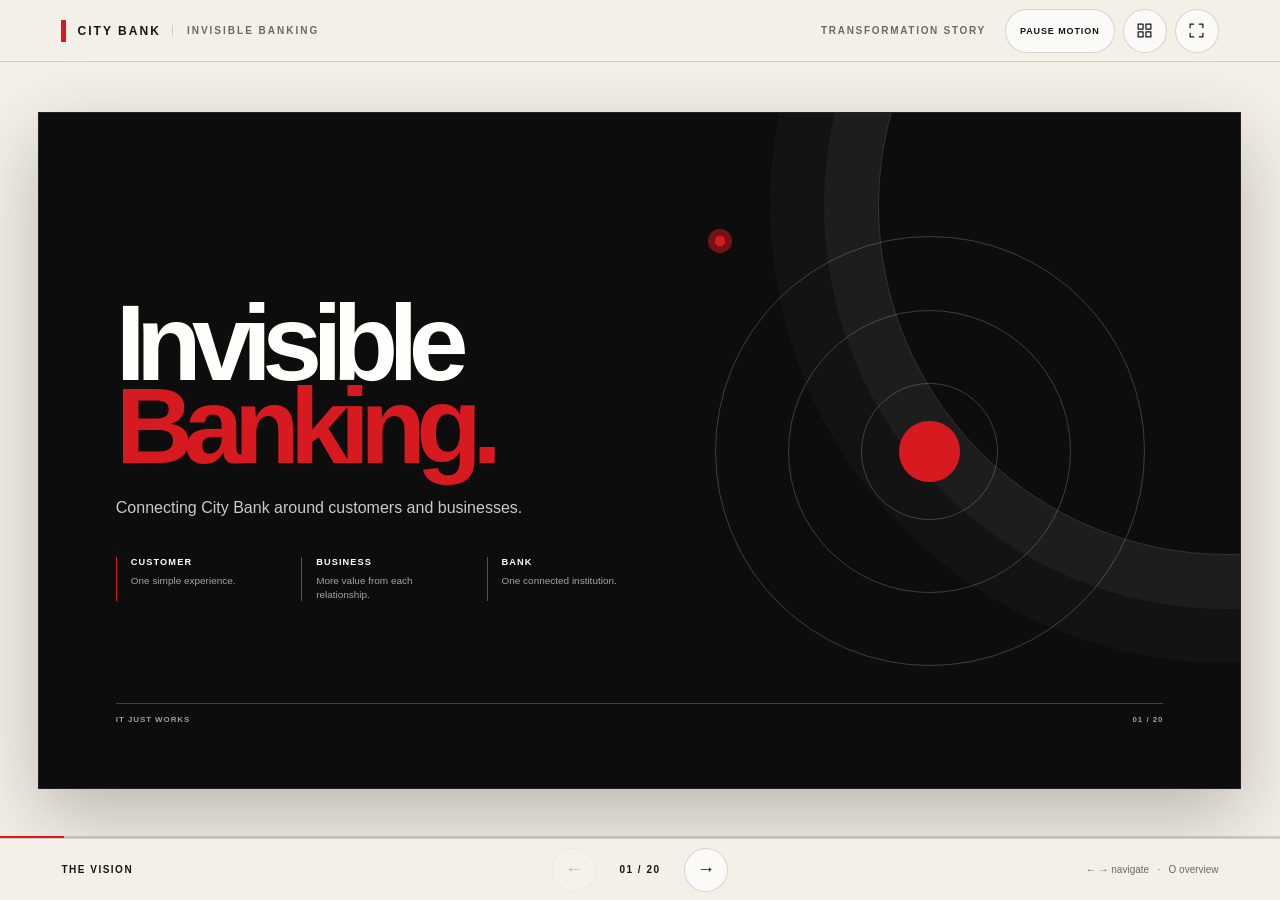
==== commit 6c4988ec: "Redesign V2 slide structure and transformation motion" ====
--- a/v2/index.html
+++ b/v2/index.html
@@ -6,73 +6,59 @@
   <meta name="theme-color" content="#f4f0e8">
   <meta name="description" content="City Bank Invisible Banking: a connected, intelligent and proactive transformation story.">
   <title>Invisible Banking | Editorial presentation</title>
-  <style>
-    :root{--ink:#10151e;--ink2:#1c2531;--paper:#f4f2ec;--white:#fff;--red:#de343b;--red2:#ff6b67;--muted:#aeb8c2;--line:#ffffff20;--font:Manrope,Arial,sans-serif;--body:'DM Sans',Arial,sans-serif}
-    *{box-sizing:border-box}html,body{margin:0;width:100%;height:100%;overflow:hidden;background:#0a0d12;color:#fff;font-family:var(--body)}button{font:inherit}button:focus-visible,a:focus-visible{outline:3px solid #ff847f;outline-offset:3px}body::before{content:"";position:fixed;inset:0;background:radial-gradient(circle at 52% 26%,#263242 0%,#0b0f15 75%);pointer-events:none}
-    .app{position:relative;display:flex;flex-direction:column;height:100dvh;min-height:480px}.topbar{height:60px;flex:none;display:flex;align-items:center;justify-content:space-between;padding:0 clamp(18px,3vw,48px);border-bottom:1px solid #ffffff1b;background:#0b1017d9;backdrop-filter:blur(14px);z-index:10}.brand{display:flex;gap:14px;align-items:center;font:800 13px var(--font);letter-spacing:.18em;text-transform:uppercase;white-space:nowrap}.brandmark{width:27px;height:27px;background:var(--red);clip-path:polygon(50% 0,100% 50%,50% 100%,0 50%);transform:rotate(45deg);border-radius:4px}.brand small{font:600 10px var(--body);color:#91a0ad;letter-spacing:.2em;padding-left:14px;border-left:1px solid #596573}.top-actions{display:flex;align-items:center;gap:9px}.iconbtn{border:1px solid #ffffff2a;color:#eef1f3;background:#ffffff09;border-radius:8px;min-width:35px;height:35px;padding:0 11px;cursor:pointer;display:inline-flex;align-items:center;justify-content:center;gap:8px;transition:.2s}.iconbtn:hover,.iconbtn.active{background:#ffffff20;border-color:#ffffff58}.iconbtn svg{width:17px;height:17px;stroke:currentColor;fill:none;stroke-width:1.8;stroke-linecap:round;stroke-linejoin:round}.toplabel{font-size:11px;letter-spacing:.14em;color:#b6c0ca;text-transform:uppercase;margin-right:12px}.stage{flex:1;min-height:0;display:grid;place-items:center;padding:14px 24px 12px}.slide{position:relative;overflow:hidden;width:min(100%,calc((100dvh - 143px)*1.77778));aspect-ratio:16/9;max-height:calc(100dvh - 143px);background:#131b25;box-shadow:0 30px 70px #0009;border:1px solid #ffffff18;display:none}.slide.active{display:block}.slide.light{background:var(--paper);color:var(--ink)}.slide.red{background:#b9232d}.slide::before{content:"";position:absolute;inset:0;background-image:linear-gradient(90deg,#ffffff08 1px,transparent 1px),linear-gradient(#ffffff08 1px,transparent 1px);background-size:6.25% 11.11%;mask-image:linear-gradient(90deg,#0009,transparent 85%);pointer-events:none}.slide.light::before{background-image:linear-gradient(90deg,#25354a0a 1px,transparent 1px),linear-gradient(#25354a0a 1px,transparent 1px)}.slide::after{content:"";position:absolute;right:-12%;top:-35%;width:65%;height:130%;border:1px solid #ffffff0b;border-radius:50%;box-shadow:0 0 0 70px #ffffff05,0 0 0 140px #ffffff03;pointer-events:none}.slide.light::after{border-color:#202b3512;box-shadow:0 0 0 70px #25354a05,0 0 0 140px #25354a03}.slide>.inner{position:relative;z-index:2;height:100%;padding:clamp(26px,4.6vw,74px) clamp(28px,5.1vw,84px);display:flex;flex-direction:column}.eyebrow{display:flex;align-items:center;gap:12px;font:800 clamp(9px,.78vw,12px) var(--font);letter-spacing:.2em;text-transform:uppercase;color:#ff7777}.eyebrow:before{content:"";width:22px;height:2px;background:currentColor}.light .eyebrow{color:#c32b35}.title{font:700 clamp(28px,3.25vw,57px)/1.12 var(--font);letter-spacing:-.05em;margin:clamp(15px,2.1vw,30px) 0 0;max-width:950px}.title strong{color:#ff6366;font-weight:800}.light .title strong{color:#cb2634}.subtitle{font-size:clamp(13px,1.2vw,19px);line-height:1.48;color:#bbc6ce;max-width:780px;margin:clamp(12px,1.35vw,20px) 0 0}.light .subtitle{color:#52616c}.main{flex:1;min-height:0;margin-top:clamp(19px,2.5vw,40px);display:flex;flex-direction:column;justify-content:center}.footerline{display:flex;align-items:center;justify-content:space-between;margin-top:auto;padding-top:12px;color:#8e9ba7;font-size:clamp(9px,.7vw,11px);letter-spacing:.14em;text-transform:uppercase}.light .footerline{color:#687681}.slide-index{font-weight:700}.bottom{height:60px;flex:none;border-top:1px solid #ffffff1b;background:#0b1017e8;display:flex;align-items:center;justify-content:space-between;padding:0 clamp(18px,3vw,48px);gap:20px;z-index:10}.chapter{font:700 11px var(--font);letter-spacing:.15em;text-transform:uppercase;color:#a2aeb9;min-width:190px}.navgroup{display:flex;align-items:center;gap:12px}.nav{width:38px;height:38px;border:1px solid #ffffff29;border-radius:50%;background:transparent;color:#fff;cursor:pointer;font-size:19px}.nav:hover{background:#ffffff20}.nav:disabled{opacity:.25;cursor:default}.counter{font:700 12px var(--font);letter-spacing:.12em;color:#d8e0e5;min-width:64px;text-align:center}.progress{height:2px;position:absolute;bottom:60px;left:0;right:0;background:#ffffff18;z-index:11}.progress span{height:100%;background:var(--red);display:block;transition:width .3s}.hint{font-size:11px;color:#738392;min-width:190px;text-align:right}.grid{display:grid;gap:clamp(10px,1.5vw,24px)}.cols2{grid-template-columns:repeat(2,1fr)}.cols3{grid-template-columns:repeat(3,1fr)}.cols4{grid-template-columns:repeat(4,1fr)}.panel{position:relative;border:1px solid #ffffff27;background:#ffffff0b;border-radius:3px;padding:clamp(14px,1.55vw,25px);min-height:0}.light .panel{background:#fff;border-color:#d8dcd9;box-shadow:0 12px 35px #1725320c}.panel h3{font:800 clamp(12px,1.05vw,17px) var(--font);letter-spacing:-.02em;margin:0 0 11px}.panel p,.panel li{font-size:clamp(11px,.92vw,15px);line-height:1.5;color:#b9c4cc;margin:0}.light .panel p,.light .panel li{color:#52616c}.panel .num{font:800 clamp(21px,2vw,32px) var(--font);color:#ff6e70;display:block;margin-bottom:14px}.light .panel .num{color:#c82f39}.panel ul{padding-left:17px;margin:0}.panel li+li{margin-top:5px}.tag{display:inline-flex;align-items:center;gap:7px;font:700 clamp(9px,.7vw,11px) var(--font);letter-spacing:.12em;text-transform:uppercase;color:#ff7777}.light .tag{color:#c52b35}.bigline{font:800 clamp(23px,2.35vw,40px)/1.2 var(--font);letter-spacing:-.045em}.takeaway{margin-top:auto;border-top:1px solid #ffffff38;padding-top:clamp(10px,1vw,17px);font:700 clamp(12px,1.15vw,19px) var(--font);letter-spacing:-.025em}.light .takeaway{border-color:#1c2b3a39}.accent{color:#ff6c6d}.light .accent{color:#bf2733}.chiprow{display:flex;flex-wrap:wrap;gap:9px}.chip{border:1px solid #ffffff2b;background:#ffffff0a;border-radius:30px;padding:9px 13px;font:700 clamp(10px,.8vw,13px) var(--font)}.light .chip{border-color:#cbd2d1;background:#fff}.split{display:grid;grid-template-columns:1fr 1fr;gap:clamp(15px,2.5vw,40px);align-items:stretch;height:100%}.rule{border-top:1px solid #ffffff3b}.light .rule{border-color:#1c2b3a39}.diagram-center{display:grid;place-items:center;text-align:center;border:1px solid #ff777772;background:radial-gradient(circle,#de343b45,#de343b12 60%,transparent 75%);border-radius:50%;width:clamp(130px,17vw,260px);aspect-ratio:1;margin:auto;font:800 clamp(16px,1.65vw,27px) var(--font);letter-spacing:-.04em}.orbit{position:relative;display:grid;place-items:center;height:100%}.orbit .node{position:absolute;background:#182431;border:1px solid #ffffff43;border-radius:3px;padding:12px 16px;font:700 clamp(10px,.9vw,14px) var(--font);text-transform:uppercase;letter-spacing:.08em}.orbit .node:nth-child(2){top:2%;left:27%}.orbit .node:nth-child(3){right:2%;top:28%}.orbit .node:nth-child(4){right:12%;bottom:4%}.orbit .node:nth-child(5){left:0;bottom:17%}.orbit .node:nth-child(6){left:0;top:20%}.path{display:flex;align-items:stretch;gap:0}.path .step{flex:1;position:relative;border-top:2px solid #dd464f;padding:20px 16px 5px 0}.path .step:before{content:"";position:absolute;top:-7px;left:0;width:12px;height:12px;background:#e0444c;border-radius:50%}.path .step h3{font:800 clamp(14px,1.2vw,20px) var(--font);margin:0 0 9px}.path .step p{font-size:clamp(11px,.9vw,15px);line-height:1.43;color:#54636d;margin:0;max-width:170px}.darkpath .step p{color:#c1cad1}.path .step:last-child{border-top-color:transparent}.path .step:last-child:before{background:#fff;border:3px solid #df434c;top:-9px}.quote{font:700 clamp(22px,2.4vw,41px)/1.25 var(--font);letter-spacing:-.045em}.labelbox{border-left:2px solid #e24b51;padding-left:15px}.labelbox b{font:800 clamp(11px,.9vw,14px) var(--font);text-transform:uppercase;letter-spacing:.08em}.labelbox p{font-size:clamp(11px,.9vw,15px);line-height:1.45;color:#aebbc5;margin:6px 0 0}.light .labelbox p{color:#586775}.matrix{display:grid;grid-template-columns:1fr 1.5fr;border:1px solid #d9dedb;background:#fff}.matrix>div{padding:clamp(9px,1vw,16px);border-bottom:1px solid #d9dedb;font-size:clamp(10px,.85vw,14px);line-height:1.4}.matrix>div:nth-child(odd){font-weight:800;color:#bd2934;border-right:1px solid #d9dedb}.matrix>div:nth-last-child(-n+2){border-bottom:0}.matrix.dark{border-color:#ffffff3a;background:#ffffff08}.matrix.dark>div{border-color:#ffffff28}.matrix.dark>div:nth-child(odd){color:#ff7879}.prospect-layout{display:grid;grid-template-columns:repeat(2,1fr);gap:clamp(12px,1.3vw,22px);height:100%}.prospect{border:1px solid #ffffff30;background:#ffffff0b;padding:clamp(14px,1.4vw,24px);display:flex;flex-direction:column;cursor:pointer;text-align:left;color:inherit;position:relative;transition:.2s;min-width:0}.prospect:hover,.prospect:focus-visible{background:#ffffff17;border-color:#ff8987}.prospect .num{color:#fb7776;font:800 clamp(10px,.8vw,13px) var(--font);letter-spacing:.12em}.prospect h3{font:800 clamp(17px,1.55vw,26px)/1.18 var(--font);letter-spacing:-.04em;margin:10px 0}.prospect p{font-size:clamp(11px,.85vw,14px);line-height:1.45;color:#b9c6cd;margin:0}.prospect .more{font:700 clamp(9px,.75vw,12px) var(--font);color:#ff8987;text-transform:uppercase;letter-spacing:.12em;margin-top:auto;padding-top:13px}.light .prospect{border-color:#d5dad8;background:#fff;color:#14202b}.light .prospect:hover{border-color:#d33a42;background:#fff9f7}.light .prospect p{color:#52616b}.light .prospect .num,.light .prospect .more{color:#c82c37}.big-number{font:800 clamp(44px,6vw,100px)/1 var(--font);letter-spacing:-.09em;color:#e4474d}.divider{width:100%;height:1px;background:#ffffff30;margin:20px 0}.overlay{position:fixed;z-index:50;inset:0;background:#090e15ec;backdrop-filter:blur(20px);padding:clamp(18px,4vw,55px);display:none;overflow:auto}.overlay.open{display:block}.overlay-head{max-width:1200px;margin:0 auto 28px;display:flex;justify-content:space-between;align-items:flex-start;gap:20px}.overlay h2{font:800 clamp(25px,3vw,44px) var(--font);letter-spacing:-.05em;margin:0}.overlay p{color:#aebbca;line-height:1.5}.overview-grid{max-width:1200px;margin:auto;display:grid;grid-template-columns:repeat(auto-fill,minmax(210px,1fr));gap:12px}.thumb{height:150px;text-align:left;display:flex;flex-direction:column;justify-content:space-between;background:#192430;border:1px solid #ffffff25;color:white;padding:17px;cursor:pointer}.thumb:hover{border-color:#f66}.thumb span{color:#fb787a;font:800 11px var(--font);letter-spacing:.12em}.thumb strong{font:700 17px/1.24 var(--font);letter-spacing:-.04em}.thumb small{color:#9aa9b5;font:600 10px var(--font);text-transform:uppercase;letter-spacing:.1em}.detail{max-width:850px;margin:4vh auto;background:#f4f2ed;color:#14202b;padding:clamp(25px,4vw,60px);box-shadow:0 30px 90px #0008}.detail .kicker{font:800 11px var(--font);letter-spacing:.18em;color:#c9303b;text-transform:uppercase}.detail h2{font:800 clamp(27px,3vw,43px)/1.1 var(--font);margin:15px 0}.detail .lede{font-size:17px;color:#4d5c66;line-height:1.5;margin-bottom:27px}.detail-grid{display:grid;grid-template-columns:1fr 1fr;gap:17px}.detail-grid section{border-top:1px solid #bfc6c5;padding-top:13px}.detail-grid h3{font:800 11px var(--font);letter-spacing:.12em;color:#b62c38;text-transform:uppercase}.detail-grid p{font-size:14px;color:#344450;line-height:1.5}.close{border:0;background:#dc3640;color:white;width:37px;height:37px;border-radius:50%;font-size:23px;cursor:pointer;flex:none}.fine{font-size:11px!important;color:#71808c!important;margin-top:28px}.flowbars{display:flex;align-items:center;gap:10px}.flowbars span{flex:1;border:1px solid #ffffff38;padding:16px;text-align:center;font:700 clamp(10px,.85vw,14px) var(--font);position:relative}.flowbars span:not(:last-child):after{content:'→';position:absolute;right:-15px;color:#fa7476;z-index:2;font-size:19px;top:50%;transform:translateY(-50%)}.light .flowbars span{border-color:#c8d1cf;background:#fff}.light .flowbars span:not(:last-child):after{color:#c8333d}.first-hero{display:grid;grid-template-columns:1.1fr .9fr;align-items:center;gap:25px;height:100%}.first-hero .hero-title{font:800 clamp(55px,7vw,118px)/.96 var(--font);letter-spacing:-.09em;margin:8px 0 23px}.hero-copy{font:500 clamp(14px,1.4vw,23px) var(--font);color:#c3d0d7;max-width:600px}.hero-ring{position:relative;width:85%;aspect-ratio:1;margin:auto;border:1px solid #ffffff32;border-radius:50%;display:grid;place-items:center;background:radial-gradient(circle,#d938424d 0%,#d9384210 45%,transparent 67%);box-shadow:0 0 0 50px #ffffff08,0 0 0 100px #ffffff05}.hero-ring:before,.hero-ring:after{content:"";position:absolute;inset:19%;border:1px solid #ee687177;border-radius:50%}.hero-ring:after{inset:37%;background:#d8323d;box-shadow:0 0 45px #db36406b}.hero-ring .dot{position:absolute;width:11px;height:11px;background:#ff7778;border-radius:50%;z-index:2;box-shadow:0 0 17px #ed444b}.hero-ring .dot:nth-child(1){top:14%;left:26%}.hero-ring .dot:nth-child(2){right:3%;top:42%}.hero-ring .dot:nth-child(3){bottom:7%;left:35%}.hero-ring .dot:nth-child(4){left:8%;bottom:31%}.mini-note{font:600 clamp(10px,.8vw,13px) var(--body);color:#8fa0ae;line-height:1.45}.notebadge{position:absolute;right:clamp(28px,5vw,80px);top:clamp(26px,4.5vw,70px);font:800 clamp(9px,.75vw,11px) var(--font);letter-spacing:.14em;color:#fff;text-transform:uppercase;border:1px solid #ffffff55;padding:8px 10px}.light .notebadge{color:#bc2f3a;border-color:#ba9295}.chapterline{font:800 clamp(10px,.8vw,13px) var(--font);letter-spacing:.18em;text-transform:uppercase;color:#ff6e6f}.large-statement{font:800 clamp(27px,3.2vw,54px)/1.13 var(--font);letter-spacing:-.06em}.ghostword{position:absolute;right:2%;bottom:0;font:800 clamp(95px,17vw,280px)/.78 var(--font);letter-spacing:-.12em;color:#ffffff09;pointer-events:none}.light .ghostword{color:#15223209}.final-mark{font:800 clamp(48px,6vw,102px)/.96 var(--font);letter-spacing:-.085em;margin:0}.final-tag{font:700 clamp(23px,2.8vw,46px) var(--font);letter-spacing:-.05em;color:#ff7778;margin:14px 0 0}.small{font-size:clamp(10px,.82vw,13px);line-height:1.44}.text-list{display:grid;gap:10px}.text-list>div{border-bottom:1px solid #ffffff27;padding:5px 0 13px;display:flex;gap:14px;align-items:baseline;font-size:clamp(11px,.92vw,15px);line-height:1.35}.text-list b{color:#ff7778;min-width:125px;font:800 clamp(10px,.8vw,13px) var(--font);letter-spacing:.05em}.light .text-list>div{border-color:#1c293627}.light .text-list b{color:#c12c37}
-    @media(max-width:850px){.toplabel,.hint,.brand small{display:none}.stage{padding:8px}.slide{width:100%;max-height:none}.slide>.inner{padding:3.7% 5%}.title{font-size:clamp(19px,4.2vw,34px);margin-top:8px}.subtitle{font-size:clamp(9px,1.75vw,14px);margin-top:7px}.main{margin-top:10px}.panel{padding:9px}.panel h3{font-size:clamp(9px,1.5vw,13px);margin-bottom:5px}.panel p,.panel li{font-size:clamp(8px,1.32vw,11px)}.panel .num{font-size:16px;margin-bottom:6px}.eyebrow{font-size:8px}.takeaway{font-size:clamp(9px,1.8vw,14px);padding-top:5px}.footerline{font-size:7px;padding-top:4px}.chip{padding:4px 7px;font-size:8px}.path .step{padding:9px 5px 0 0}.path .step h3{font-size:10px;margin-bottom:3px}.path .step p{font-size:8px}.prospect{padding:10px}.prospect h3{font-size:clamp(12px,2.1vw,18px);margin:5px 0}.prospect p{font-size:clamp(8px,1.4vw,11px)}.prospect .more{font-size:8px;padding-top:4px}.notebadge{display:none}.matrix>div{font-size:8px;padding:5px}.labelbox p{font-size:9px}.labelbox b{font-size:9px}.bigline,.quote{font-size:clamp(15px,3vw,25px)}.small{font-size:8px}.text-list>div{font-size:9px;padding:3px 0 6px}.text-list b{font-size:8px;min-width:65px}.flowbars span{font-size:8px;padding:7px}.hero-copy{font-size:11px}.first-hero .hero-title{font-size:clamp(36px,7vw,60px)}.hero-ring{box-shadow:0 0 0 20px #ffffff08,0 0 0 40px #ffffff05}.bottom{height:48px}.progress{bottom:48px}.topbar{height:48px}.slide{max-height:calc(100dvh - 114px);width:min(100%,calc((100dvh - 114px)*1.77778))}.brand{font-size:10px}.brandmark{width:18px;height:18px}.chapter{font-size:9px;min-width:0}.nav{width:30px;height:30px}.counter{font-size:10px;min-width:52px}}
-    @media(max-width:560px){.app{min-height:0}.stage{align-items:start;overflow:auto;padding:10px}.slide{aspect-ratio:auto;width:100%;min-height:calc(100dvh - 128px);max-height:none}.slide>.inner{padding:25px 22px}.slide::after{display:none}.title{font-size:clamp(26px,7vw,37px);line-height:1.12;margin:13px 0 0}.subtitle{font-size:13px;margin:12px 0 0}.main{margin-top:24px;justify-content:flex-start;gap:15px}.grid,.split,.prospect-layout{gap:9px}.cols4{grid-template-columns:repeat(2,1fr)}.cols3{grid-template-columns:1fr}.panel{padding:13px}.panel h3{font-size:13px}.panel p,.panel li{font-size:12px}.panel .num{font-size:21px}.takeaway{font-size:15px;margin-top:16px;padding-top:13px}.footerline{font-size:9px;padding-top:18px}.chip{font-size:10px;padding:7px 9px}.split{grid-template-columns:1fr}.path{display:grid;grid-template-columns:repeat(2,1fr);gap:7px}.path .step{border:1px solid #d8dedc;padding:10px}.path .step:before{display:none}.path .step h3{font-size:12px}.path .step p{font-size:11px}.prospect-layout{grid-template-columns:1fr}.prospect{padding:15px}.prospect h3{font-size:18px}.prospect p{font-size:12px}.prospect .more{font-size:10px}.eyebrow{font-size:10px}.matrix>div{font-size:11px;padding:9px}.labelbox p{font-size:12px}.labelbox b{font-size:11px}.bigline,.quote{font-size:22px}.small{font-size:11px}.text-list>div{font-size:12px}.text-list b{font-size:10px;min-width:85px}.flowbars{flex-wrap:wrap}.flowbars span{min-width:40%;font-size:11px;padding:12px}.flowbars span:after{display:none}.first-hero{grid-template-columns:1fr}.first-hero .hero-title{font-size:clamp(55px,14vw,85px)}.hero-copy{font-size:15px}.hero-ring{max-width:210px}.orbit{height:270px}.diagram-center{width:145px}.orbit .node{font-size:9px;padding:7px}.overlay-head{margin-bottom:20px}.detail-grid{grid-template-columns:1fr}.top-actions .iconbtn{padding:0 7px;min-width:30px}}
-    @media(prefers-reduced-motion:reduce){*{scroll-behaviour:auto!important;transition:none!important}}
-  </style>
   <link rel="stylesheet" href="editorial.css">
+  <script src="presentation.js" defer></script>
+  <script src="motion.js" defer></script>
 </head>
 <body>
-<a class="skip-link" href="#stage">Skip to presentation</a>
-<div class="app" id="app">
-  <header class="topbar"><div class="brand"><span class="brandmark" aria-hidden="true"></span><span>City Bank</span><small>Invisible Banking</small></div><div class="top-actions"><span class="toplabel">Transformation story</span><button class="iconbtn" id="overviewBtn" title="Slide overview (O)" aria-label="Open slide overview"><svg viewBox="0 0 24 24"><rect x="3" y="3" width="7" height="7"/><rect x="14" y="3" width="7" height="7"/><rect x="3" y="14" width="7" height="7"/><rect x="14" y="14" width="7" height="7"/></svg></button><button class="iconbtn" id="fullBtn" title="Full screen (F)" aria-label="Toggle full screen"><svg viewBox="0 0 24 24"><path d="M8 3H3v5M16 3h5v5M3 16v5h5M21 16v5h-5"/></svg></button></div></header>
-  <main class="stage" id="stage" aria-live="polite"></main>
-  <div class="progress" aria-hidden="true"><span id="progress"></span></div>
-  <footer class="bottom"><div class="chapter" id="chapter"></div><div class="navgroup"><button class="nav" id="prev" aria-label="Previous slide">←</button><div class="counter" id="counter"></div><button class="nav" id="next" aria-label="Next slide">→</button></div><div class="hint">← → navigate &nbsp; · &nbsp; O overview</div></footer>
-</div>
-<div class="overlay" id="overview" role="dialog" aria-modal="true" aria-label="Slide overview"><div class="overlay-head"><div><h2>The story at a glance</h2><p>Select a slide to jump into the presentation.</p></div><button class="close" data-close aria-label="Close overview">×</button></div><div class="overview-grid" id="overviewGrid"></div></div>
-<div class="overlay" id="detail" role="dialog" aria-modal="true" aria-label="Prospect details"><div class="overlay-head" style="max-width:850px"><span></span><button class="close" data-close aria-label="Close details">×</button></div><div class="detail" id="detailContent"></div></div>
-<script>
-const slides=[
- {chapter:'The vision',theme:'dark',eyebrow:'The transformation ambition',title:'Invisible Banking',body:`<div class="first-hero"><div><h2 class="hero-title">Invisible<br><span class="accent">Banking.</span></h2><p class="hero-copy">Connecting City Bank around customers and businesses.</p><div class="grid cols3" style="margin-top:38px"><div class="labelbox"><b>Customer</b><p>One simple experience.</p></div><div class="labelbox"><b>Business</b><p>More value from each relationship.</p></div><div class="labelbox"><b>Bank</b><p>One connected institution.</p></div></div></div><div class="hero-ring" aria-hidden="true"><i class="dot"></i><i class="dot"></i><i class="dot"></i><i class="dot"></i></div></div>`,foot:'It just works.'},
- {chapter:'The vision',theme:'light',eyebrow:'The starting point',title:'City Bank has built the pieces.<br><strong>The next advantage is connection.</strong>',subtitle:'Transformation is already in motion. The opportunity is to make these strengths work together across City Bank.',body:`<div class="grid cols2" style="align-items:center"><div><span class="tag">Existing capabilities</span><div class="chiprow" style="margin-top:16px"><span class="chip">Citytouch</span><span class="chip">Blink</span><span class="chip">Blueprint</span><span class="chip">Cards + POS</span><span class="chip">Branches + CX</span><span class="chip">Corporate</span><span class="chip">SME + Medium</span><span class="chip">Islamic</span><span class="chip">Treasury</span><span class="chip">Data + IT</span></div></div><div class="panel"><span class="num">+</span><h3>AI adds a new possibility</h3><p>These capabilities can become more intelligent, responsive and connected.</p></div></div><div class="takeaway">More value from what City Bank already has.</div>`,foot:'Existing strengths · New connections'},
- {chapter:'The case for connection',theme:'dark',eyebrow:'A real overlap',title:'Today, one customer service<br>can be built twice.',subtitle:'When channels evolve separately, the same capability can appear in more than one place.',body:`<div class="grid cols2"><div class="panel"><span class="tag">Citytouch</span><h3 style="margin-top:16px">Digital banking services</h3><p>EMI conversion · Cheque book request · Statements · Address update</p></div><div class="panel"><span class="tag">CityAssist</span><h3 style="margin-top:16px">Customer queries and service requests</h3><p>Another route through which customers can ask City Bank to act.</p></div></div><div class="flowbars" style="margin-top:20px"><span>Repeated build</span><span>Two customer routes</span><span>Divided context</span></div>`,foot:'Illustrative overlap for validation'},
- {chapter:'The case for connection',theme:'light',eyebrow:'The business consequence',title:'Disconnected work<br><strong>can cost twice.</strong>',subtitle:'The issue is not only duplication. Useful signals and relationships may also fail to connect to the next business opportunity.',body:`<div class="grid cols2"><div class="panel"><span class="num">01</span><h3>Repeated effort</h3><p>Teams may design, build and maintain similar capabilities more than once.</p></div><div class="panel"><span class="num">02</span><h3>Missed growth</h3><p>POS data, corporate relationships or merchant networks may never connect to the next opportunity.</p></div></div><div class="takeaway">The potential cost: effort, time and revenue.</div>`,foot:'Hypothesis · Internal evidence required'},
- {chapter:'The idea',theme:'dark',eyebrow:'The idea',title:'An ecosystem makes City Bank work as one around a real need.',subtitle:'One relationship outside. Connected capabilities inside.',body:`<div class="split"><div class="orbit"><div class="diagram-center">CUSTOMER<br>NEED</div><div class="node">Businesses</div><div class="node">Channels</div><div class="node">Partners</div><div class="node">Data + AI</div><div class="node">Services</div></div><div style="display:flex;flex-direction:column;justify-content:center;gap:17px"><div class="labelbox"><b>Businesses</b><p>Products, services and financial solutions</p></div><div class="labelbox"><b>Channels</b><p>Digital, physical and assisted experiences</p></div><div class="labelbox"><b>Partners</b><p>Merchants, service providers and external ecosystems</p></div><div class="labelbox"><b>Data + AI</b><p>Shared intelligence, context and proactive assistance</p></div></div></div>`,foot:'One connected ecosystem'},
- {chapter:'Tangible journeys',theme:'light',eyebrow:'Consumer journey · Illustrative',title:'One evening can connect cards, merchants, loyalty and payments.',subtitle:'An anniversary dinner, made simpler at every step.',body:`<div class="path"><div class="step"><h3>01 · Choose</h3><p>Relevant restaurants and card privileges.</p></div><div class="step"><h3>02 · Book</h3><p>Availability and reservation.</p></div><div class="step"><h3>03 · Pay</h3><p>City Bank card and eligible benefit.</p></div><div class="step"><h3>04 · Reward</h3><p>Loyalty updates automatically.</p></div></div><div class="takeaway">One evening. One City Bank journey.</div>`,foot:'A journey concept, not a current service'},
- {chapter:'Tangible journeys',theme:'dark',eyebrow:'Merchant journey · Illustrative',title:'A POS relationship can grow into a merchant ecosystem.',subtitle:'Payment can become the start of a deeper business relationship.',body:`<div class="path darkpath"><div class="step"><h3>Accept</h3><p>Payments.</p></div><div class="step"><h3>Understand</h3><p>Sales, settlements and AI-assisted insights.</p></div><div class="step"><h3>Engage</h3><p>Orders, loyalty and relevant customer opportunities.</p></div><div class="step"><h3>Finance</h3><p>Working capital using verified cash flow.</p></div></div><div class="takeaway">Deepen the relationship and offer finance when evidence supports it.</div>`,foot:'Business-owned proposition · Subject to credit assessment'},
- {chapter:'Tangible journeys',theme:'light',eyebrow:'Corporate ecosystem · Illustrative',title:'One corporate client can open an entire business network.',subtitle:'A corporate relationship can connect employees, suppliers and distributors to multiple City Bank capabilities.',body:`<div style="text-align:center;margin-bottom:20px"><div class="panel" style="display:inline-block;padding:16px 40px;border-color:#cc3942"><span class="tag">Anchor relationship</span><h3 style="margin:6px 0 0">Corporate client</h3></div></div><div class="grid cols3"><div class="panel"><h3>Suppliers</h3><p>Payments · Trade & FX · SME / Medium finance</p></div><div class="panel"><h3>Employees</h3><p>Payroll · Cards · Savings · Finance</p></div><div class="panel"><h3>Distributors</h3><p>Collections · Payments · Working capital</p></div></div>`,foot:'Multi-business opportunity · Ownership to be defined'},
- {chapter:'The missing connection',theme:'dark',eyebrow:'The gap',title:'City Bank already owns the pieces.<br><strong>What is less structured is the connection.</strong>',subtitle:'Opportunities between businesses do not always have a natural first owner.',body:`<div class="grid cols4"><div class="panel"><h3>Businesses</h3><p>Products, customers and P&Ls</p></div><div class="panel"><h3>Blueprint</h3><p>Retail transformation</p></div><div class="panel"><h3>EPMO</h3><p>Delivery governance</p></div><div class="panel"><h3>Functions</h3><p>IT, Operations, CX and Data</p></div></div><div class="takeaway">The opportunity includes cross-bank AI integration, where intelligence in one area can create value elsewhere.</div>`,foot:'Mandate hypothesis · Requires stakeholder testing'},
- {chapter:'The proposed mandate',theme:'light',eyebrow:'A possible role',title:'A bank-wide transformation role can help connect the gaps.',subtitle:'Find the opportunity, shape it, connect the right owners, then move it into execution.',body:`<div class="flowbars"><span>SEE<br><small>Across the bank</small></span><span>SHAPE<br><small>The opportunity</small></span><span>CONNECT<br><small>The right owners</small></span><span>MOVE<br><small>To natural ownership</small></span></div><div class="grid cols2" style="margin-top:18px"><div class="panel"><h3>Horizontal transformation</h3><p>Cross-bank service, operations, data, AI integration and relationship intelligence.</p></div><div class="panel"><h3>Ecosystem transformation</h3><p>Connected journeys, partnerships, embedded services and new business opportunities.</p></div></div><div class="takeaway">Transformation connects. Businesses own. EPMO governs delivery.</div>`,foot:'A mandate to test, not a settled structure'},
- {chapter:'The proposed mandate',theme:'dark',eyebrow:'Clear boundaries',title:'It complements what already exists.',subtitle:'The role should make existing ownership work better across boundaries.',body:`<div class="matrix dark"><div>Business heads</div><div>Customers, products and P&L</div><div>Country Business Manager</div><div>Existing mandate remains intact</div><div>Blueprint</div><div>Retail transformation</div><div>EPMO</div><div>Execution governance</div><div>IT / CX / Operations / Data</div><div>Specialist ownership, including AI and technology capabilities</div><div>Transformation</div><div>Cross-bank opportunities, ecosystem development and AI-enabled business transformation</div></div>`,foot:'Subject to internal mandate validation'},
- {chapter:'Why this leader',theme:'light',eyebrow:'Already happening',title:'I am already doing parts of this, informally.',subtitle:'These began with a customer or business opportunity and involved connecting the relevant teams.',body:`<div class="grid cols4"><div class="panel"><span class="tag">Service</span><h3 style="margin-top:12px">DigiBox<br>Traceable courier</h3></div><div class="panel"><span class="tag">Digital & sales</span><h3 style="margin-top:12px">Citytouch features<br>Digital sales<br>Central offer site</h3></div><div class="panel"><span class="tag">Ecosystem</span><h3 style="margin-top:12px">Foreign Education Hub</h3></div><div class="panel"><span class="tag">Connection</span><h3 style="margin-top:12px">Citytouch × Blink</h3></div></div><div class="takeaway">Identify the opportunity → connect the teams → help move it forward.</div>`,foot:'Examples supplied for the role discussion'},
- {chapter:'Why this leader',theme:'dark',eyebrow:'From informal to structured',title:'What could become different?',subtitle:'The aim is better-connected projects with clear ownership and outcomes.',body:`<div class="grid cols2"><div class="panel"><span class="tag">Today</span><div class="text-list" style="margin-top:12px"><div>Opportunities surface unevenly</div><div>Connections happen informally</div><div>Progress relies on individual coordination</div></div></div><div class="panel"><span class="tag">More structured</span><div class="text-list" style="margin-top:12px"><div>Systematic opportunity discovery</div><div>Business cases shaped early</div><div>Owners connected and execution handover clear</div><div>Business outcome tracked</div></div></div></div><div class="takeaway">AI could help surface changes and connections continuously.</div>`,foot:'Proposed operating shift'},
- {chapter:'Why this leader',theme:'light',eyebrow:'The outcome',title:'Judge the role by whether businesses perform better.',subtitle:'The three outcomes from the opening give the measure.',body:`<div class="grid cols3"><div class="panel"><span class="num">01</span><h3>Customer</h3><p>Simpler, more connected and increasingly proactive journeys.</p></div><div class="panel"><span class="num">02</span><h3>Business</h3><p>Deeper relationships, better-informed decisions and new revenue opportunities.</p></div><div class="panel"><span class="num">03</span><h3>Bank</h3><p>Less duplication, faster execution, better intelligence and greater return on investment.</p></div></div>`,foot:'Proposed outcomes · Metrics to define'},
- {chapter:'Why this leader',theme:'red',eyebrow:'The opportunity',title:'Invisible Banking becomes real when City Bank works as one around the customer.',body:`<div style="max-width:810px;margin:auto 0"><p class="quote">I would like to explore how I can help make this more systematic, drawing on the cross-bank perspective developed through my current role, while businesses and functions retain their ownership.</p><div class="divider"></div><p class="bigline">A broader contribution to transformation and business.</p></div>`,foot:'The case for a formal mandate'},
- {chapter:'The possibilities',theme:'dark',eyebrow:'Internal prospects · 01 & 02',title:'What if the bank’s decisions evolved as fast as the world around it?',subtitle:'AI could turn periodic analysis into continuously updated business intelligence.',body:`<div class="prospect-layout"><button class="prospect" data-prospect="finance"><span class="num">01 / FINANCE</span><h3>A living business outlook</h3><p>Forecasts update as revenue, expenses, deposits, lending and external conditions change, with deviations and options surfaced for decision-makers.</p><span class="more">Explore prospect ↗</span></button><button class="prospect" data-prospect="trade"><span class="num">02 / TRADE & TREASURY</span><h3>Intelligence that follows global developments</h3><p>A shipping disruption triggers a review of affected import transactions, cash flows, finance needs and FX exposures across relevant teams.</p><span class="more">Explore prospect ↗</span></button></div><div class="takeaway">From periodic analysis to continuously informed decisions.</div>`,foot:'Illustrative prospects · Human review and controls required'},
- {chapter:'The possibilities',theme:'light',eyebrow:'Internal prospects · 03 & 04',title:'What if the bank could identify connections people might never discover?',subtitle:'AI could help the institution understand itself as one connected business.',body:`<div class="prospect-layout"><button class="prospect" data-prospect="dots"><span class="num">03 / CROSS-BANK INTELLIGENCE</span><h3>The bank connects its own dots</h3><p>Reused solutions, shared relationships, overlapping investment and combinations of businesses become visible to the right owners.</p><span class="more">Explore prospect ↗</span></button><button class="prospect" data-prospect="operations"><span class="num">04 / PROACTIVE OPERATIONS</span><h3>Problems surfaced before they spread</h3><p>Demand, service trends and capacity are connected so a campaign plan can adjust before processing bottlenecks reach customers.</p><span class="more">Explore prospect ↗</span></button></div><div class="takeaway">From intelligent functions to a more intelligent institution.</div>`,foot:'Illustrative prospects · Data and mandate validation required'},
- {chapter:'The possibilities',theme:'dark',eyebrow:'Customer prospects · 01 & 02',title:'What if City Bank knew what needed to happen next?',subtitle:'AI and ecosystem integration could make banking quietly responsive to real-life events.',body:`<div class="prospect-layout"><button class="prospect" data-prospect="health"><span class="num">01 / HEALTHCARE</span><h3>Help arrives when it is needed</h3><p>After a hospital payment, an eligible insurance benefit could be identified and a claim initiated where permissions, verification and information allow.</p><span class="more">Explore journey ↗</span></button><button class="prospect" data-prospect="travel"><span class="num">02 / TRAVEL</span><h3>The journey organises itself</h3><p>A verified flight purchase prompts eligible airport services and card privileges to be checked and, with permission, arranged to the customer’s preferences.</p><span class="more">Explore journey ↗</span></button></div><div class="takeaway">The customer lives the experience. The bank handles the complexity.</div>`,foot:'Future concepts · Partner and customer consent required'},
- {chapter:'The possibilities',theme:'light',eyebrow:'Customer prospects · 03 & 04',title:'What if banking quietly made everyday life better?',subtitle:'Relevant moments, existing benefits and the next permitted action connect.',body:`<div class="prospect-layout"><button class="prospect" data-prospect="coffee"><span class="num">03 / EVERYDAY LIFESTYLE</span><h3>The right benefit, without searching</h3><p>With permission, a favourite coffee shop becomes a cue for an eligible merchant-funded benefit to apply automatically at payment.</p><span class="more">Explore journey ↗</span></button><button class="prospect" data-prospect="service"><span class="num">04 / PROACTIVE SERVICE</span><h3>The bank starts fixing things first</h3><p>A failed payment with a debit is detected; reconciliation and investigation begin, and the customer receives an update before raising a request.</p><span class="more">Explore journey ↗</span></button></div><div class="takeaway">From responding to requests to anticipating needs.</div>`,foot:'Future concepts · Subject to feasibility and controls'},
- {chapter:'Conclusion',theme:'red',eyebrow:'The conclusion',title:'The future of Invisible Banking is connected, intelligent and continuous.',body:`<div class="grid cols3" style="margin-bottom:28px"><div class="labelbox"><b>Customers</b><p>A bank that understands needs and quietly makes life easier.</p></div><div class="labelbox"><b>Businesses</b><p>New opportunities and deeper relationships.</p></div><div class="labelbox"><b>Bank</b><p>Capabilities, intelligence and investment working together.</p></div></div><div class="flowbars"><span>See what others may miss</span><span>Connect what already exists</span><span>Create what comes next</span></div><div style="margin-top:auto"><h2 class="final-mark">Invisible Banking.</h2><p class="final-tag">It just works.</p></div>`,foot:'A proposition to test, build and own across City Bank'}
-];
-const prospects={
- finance:{kind:'Internal prospect 01 · Finance',title:'A living business outlook',lede:'A continuously refreshed view of the business, with changes highlighted for accountable decision-makers.',moment:'Revenue, expenses, deposits, lending, market movements and trends change after the planning snapshot.',response:'Models update projections, show drivers of variance and present options for Finance to review, challenge and act on.',value:'More timely decisions, improved resource deployment and potential profitability gains. Impact requires baseline and pilot measurement.',connections:'Finance + business data + market data + model governance.',guardrail:'Forecasts and recommendations need data quality checks, explainability and human ownership of decisions.'},
- trade:{kind:'Internal prospect 02 · Trade & Treasury',title:'Intelligence that follows global developments',lede:'Global developments can be mapped against affected clients and transactions as conditions change.',moment:'A shipping disruption, tariff change, commodity move or FX shock affects an import corridor.',response:'Potentially affected transactions, cash-flow expectations, finance needs and FX exposures are flagged to Trade, Treasury, Corporate, Credit and relationship managers for review.',value:'Earlier intervention, clearer risk awareness and more relevant client solutions.',connections:'Trade + Treasury + Corporate + Credit + external intelligence.',guardrail:'External signals may be incomplete. Credit, suitability and market decisions remain with authorised teams.'},
- dots:{kind:'Internal prospect 03 · Cross-bank intelligence',title:'The bank connects its own dots',lede:'Shared intelligence can surface useful relationships between work that would otherwise remain separate.',moment:'A corporate payroll relationship expands while Retail, Cards and savings teams develop related propositions.',response:'A governed capability identifies the overlap, relevant existing solutions, dependencies and possible cross-business proposition for owners to assess.',value:'Potentially less duplication, more cross-sell and greater value from existing capabilities.',connections:'Corporate + Retail + Cards + Data + relevant control functions.',guardrail:'Access must respect need-to-know, customer permissions and product ownership. A shared view is not a licence to share all data.'},
- operations:{kind:'Internal prospect 04 · Operations',title:'Problems surfaced before they spread',lede:'Demand signals and operational capacity could inform business decisions before customers feel a bottleneck.',moment:'A lending campaign is expected to create more applications than current processing capacity.',response:'The business, Marketing and Operations receive an early scenario showing capacity options, campaign timing and likely service effects.',value:'Better allocation, steadier execution and fewer avoidable customer issues.',connections:'Business + Marketing + Operations + service and capacity data.',guardrail:'Forecast uncertainty should be visible. Operational decisions remain with accountable owners.'},
- health:{kind:'Customer journey 01 · Healthcare',title:'Help arrives when it is needed',lede:'The hospital payment could start a coordinated benefit journey, subject to explicit permissions and partner integration.',moment:'A customer is hospitalised and makes a payment.',response:'An eligible insurance benefit is checked. With prior authorisation, verified information and insurer support, a claim can be initiated and status tracked.',value:'Less administrative burden in a difficult moment, and greater value from an eligible benefit.',connections:'Payments + Cards + insurer + hospital + consented coordination.',guardrail:'A payment alone cannot establish hospitalisation or coverage. Insurance, privacy, consent and claim rules must govern the journey.'},
- travel:{kind:'Customer journey 02 · Travel',title:'The journey organises itself',lede:'A verified flight purchase could activate eligible services without a separate search and booking process.',moment:'A customer purchases a flight ticket.',response:'Card privileges are checked, and with the customer’s saved preferences and authorisation, meet-and-greet or airport services can be arranged. Changes can trigger updates.',value:'Eligible benefits become easier to use and reinforce the card relationship.',connections:'Cards + airlines + airport and travel partners + preference management.',guardrail:'A card transaction may not contain a verified itinerary. Inventory, eligibility and partner confirmation are essential.'},
- coffee:{kind:'Customer journey 03 · Everyday lifestyle',title:'The right benefit, without searching',lede:'Everyday merchant activity could make benefits more relevant and simpler to redeem.',moment:'A customer regularly buys coffee at a preferred merchant.',response:'With permission, the bank recognises a preference and applies an eligible merchant-funded or loyalty benefit automatically at payment.',value:'A useful customer benefit, more merchant engagement and potentially deeper payment preference.',connections:'Cards + POS + merchant partners + loyalty + consented personalisation.',guardrail:'Preferences should not become intrusive surveillance. Funding, eligibility, consent and fairness need testing.'},
- service:{kind:'Customer journey 04 · Proactive service',title:'The bank starts fixing things first',lede:'The bank can detect a transaction problem, begin investigation and keep the customer informed.',moment:'A payment appears to fail, but the account is debited.',response:'Payment and settlement records are checked; a recovery or investigation is opened where appropriate, with clear customer updates through resolution.',value:'Less chasing, lower uncertainty and more trust in the payment experience.',connections:'Payments + Operations + Service + transaction intelligence.',guardrail:'Transaction states can be ambiguous. The bank must distinguish pending, failed and settled payments before promising resolution.'}
-};
-let current=0, lastFocus=null;
-const stage=document.getElementById('stage'), overview=document.getElementById('overview'), detail=document.getElementById('detail');
-function render(){const s=slides[current];stage.innerHTML=`<article class="slide ${s.theme==='light'?'light':s.theme==='red'?'red':''} active" aria-label="Slide ${current+1}: ${s.title.replace(/<[^>]*>/g,'')}"><div class="inner">${current!==0?`<div class="eyebrow">${s.eyebrow}</div><h1 class="title">${s.title}</h1>${s.subtitle?`<p class="subtitle">${s.subtitle}</p>`:''}`:''}<div class="main">${s.body}</div><div class="footerline"><span>${s.foot||''}</span><span class="slide-index">${String(current+1).padStart(2,'0')} / ${slides.length}</span></div></div></article>`;document.getElementById('chapter').textContent=s.chapter;document.getElementById('counter').textContent=`${String(current+1).padStart(2,'0')} / ${slides.length}`;document.getElementById('progress').style.width=`${(current+1)/slides.length*100}%`;document.getElementById('prev').disabled=current===0;document.getElementById('next').disabled=current===slides.length-1;stage.scrollTop=0;history.replaceState(null,'',`#slide-${current+1}`);}
-function go(n){current=Math.max(0,Math.min(slides.length-1,n));render()}
-function show(el){lastFocus=document.activeElement;el.classList.add('open');document.body.style.overflow='hidden';el.querySelector('.close').focus()}
-function close(){const opened=document.querySelector('.overlay.open');if(opened){opened.classList.remove('open');document.body.style.overflow='';lastFocus?.focus()}}
-document.getElementById('prev').onclick=()=>go(current-1);document.getElementById('next').onclick=()=>go(current+1);
-document.getElementById('overviewBtn').onclick=()=>{document.getElementById('overviewGrid').innerHTML=slides.map((s,i)=>`<button class="thumb" data-slide="${i}"><span>${String(i+1).padStart(2,'0')} / ${slides.length}</span><strong>${s.title.replace(/<[^>]*>/g,'')}</strong><small>${s.chapter}</small></button>`).join('');show(overview)};
-document.getElementById('fullBtn').onclick=()=>{if(document.fullscreenElement)document.exitFullscreen();else document.documentElement.requestFullscreen?.()};
-document.addEventListener('click',e=>{const prospect=e.target.closest('[data-prospect]');if(prospect){const p=prospects[prospect.dataset.prospect];document.getElementById('detailContent').innerHTML=`<div class="kicker">${p.kind}</div><h2>${p.title}</h2><p class="lede">${p.lede}</p><div class="detail-grid"><section><h3>The moment</h3><p>${p.moment}</p></section><section><h3>Behind the scenes</h3><p>${p.response}</p></section><section><h3>Potential value</h3><p>${p.value}</p></section><section><h3>Connected capabilities</h3><p>${p.connections}</p></section><section style="grid-column:1/-1"><h3>What needs validation</h3><p>${p.guardrail}</p></section></div><p class="fine">Illustrative future concept. No City Bank capability, partner integration or customer outcome is asserted as live.</p>`;show(detail)}const thumb=e.target.closest('[data-slide]');if(thumb){close();go(Number(thumb.dataset.slide))}if(e.target.matches('[data-close]'))close();if(e.target.classList.contains('overlay'))close()});
-document.addEventListener('keydown',e=>{if(document.querySelector('.overlay.open')){if(e.key==='Escape')close();return}if(['ArrowRight','PageDown',' '].includes(e.key)){e.preventDefault();go(current+1)}else if(['ArrowLeft','PageUp'].includes(e.key)){e.preventDefault();go(current-1)}else if(e.key==='Home')go(0);else if(e.key==='End')go(slides.length-1);else if(e.key.toLowerCase()==='o')document.getElementById('overviewBtn').click();else if(e.key.toLowerCase()==='f')document.getElementById('fullBtn').click()});
-let touchX=0,touchY=0;stage.addEventListener('touchstart',e=>{touchX=e.changedTouches[0].screenX;touchY=e.changedTouches[0].screenY},{passive:true});stage.addEventListener('touchend',e=>{if(window.innerWidth<=560)return;const dx=e.changedTouches[0].screenX-touchX,dy=e.changedTouches[0].screenY-touchY;if(Math.abs(dx)>70&&Math.abs(dx)>Math.abs(dy)*1.5)go(current+(dx<0?1:-1))},{passive:true});
-const hash=location.hash.match(/^#slide-(\d+)$/);current=hash?Math.max(0,Math.min(slides.length-1,Number(hash[1])-1)):0;render();window.addEventListener('hashchange',()=>{const m=location.hash.match(/^#slide-(\d+)$/);if(m&&Number(m[1])-1!==current)go(Number(m[1])-1)});
-</script>
-<script src="motion.js"></script>
+  <a class="skip-link" href="#stage">Skip to presentation</a>
+
+  <div class="app" id="app">
+    <header class="topbar">
+      <div class="brand" aria-label="City Bank Invisible Banking">
+        <span class="brand-rule" aria-hidden="true"></span>
+        <span>City Bank</span>
+        <small>Invisible Banking</small>
+      </div>
+      <div class="top-actions">
+        <span class="toplabel">Transformation story</span>
+        <button class="control motion-toggle" id="motionBtn" type="button" aria-label="Pause animation" aria-pressed="false">Pause motion</button>
+        <button class="control icon-control" id="overviewBtn" type="button" title="Slide overview (O)" aria-label="Open slide overview">
+          <svg viewBox="0 0 24 24" aria-hidden="true"><rect x="3" y="3" width="7" height="7"/><rect x="14" y="3" width="7" height="7"/><rect x="3" y="14" width="7" height="7"/><rect x="14" y="14" width="7" height="7"/></svg>
+        </button>
+        <button class="control icon-control" id="fullBtn" type="button" title="Full screen (F)" aria-label="Toggle full screen">
+          <svg viewBox="0 0 24 24" aria-hidden="true"><path d="M8 3H3v5M16 3h5v5M21 16v5h-5M8 21H3v-5"/></svg>
+        </button>
+      </div>
+    </header>
+
+    <main class="stage" id="stage" tabindex="-1" aria-live="polite"></main>
+
+    <div class="progress" aria-hidden="true"><span id="progress"></span></div>
+    <footer class="bottom">
+      <div class="chapter" id="chapter"></div>
+      <div class="navgroup">
+        <button class="nav" id="prev" type="button" aria-label="Previous slide">←</button>
+        <span class="counter" id="counter"></span>
+        <button class="nav" id="next" type="button" aria-label="Next slide">→</button>
+      </div>
+      <div class="hint">← → navigate &nbsp; · &nbsp; O overview</div>
+    </footer>
+  </div>
+
+  <div class="overlay" id="overview" role="dialog" aria-modal="true" aria-labelledby="overviewTitle">
+    <div class="overlay-head">
+      <div><p class="overlay-kicker">20-slide narrative</p><h2 id="overviewTitle">Presentation overview</h2></div>
+      <button class="close" type="button" data-close aria-label="Close overview">×</button>
+    </div>
+    <div class="overview-grid" id="overviewGrid"></div>
+  </div>
+
+  <div class="overlay" id="detail" role="dialog" aria-modal="true" aria-labelledby="detailTitle">
+    <div class="detail-shell">
+      <button class="close detail-close" type="button" data-close aria-label="Close detail">×</button>
+      <div id="detailContent"></div>
+    </div>
+  </div>
 </body>
 </html>
--- a/v2/editorial.css
+++ b/v2/editorial.css
@@ -0,0 +1,442 @@
+:root {
+  --paper:#f4f0e8;
+  --paper-light:#fcfaf6;
+  --ink:#151515;
+  --muted:#6d6964;
+  --red:#d71920;
+  --red-deep:#b30d15;
+  --white:#fffefb;
+  --rule:rgba(21,21,21,.16);
+  --rule-light:rgba(255,255,255,.22);
+  --ease:cubic-bezier(.22,1,.36,1);
+  --ui-h:62px;
+}
+
+* { box-sizing:border-box; }
+html,body { width:100%; height:100%; margin:0; overflow:hidden; }
+body { background:var(--paper); color:var(--ink); font-family:"Helvetica Neue",Helvetica,Arial,"Noto Sans Bengali",sans-serif; }
+button { font:inherit; }
+button:focus-visible,a:focus-visible { outline:2px solid var(--red); outline-offset:3px; }
+.skip-link { position:fixed; z-index:100; top:-100px; left:20px; padding:12px 18px; background:var(--red); color:white; }
+.skip-link:focus { top:10px; }
+
+.app { height:100dvh; min-height:520px; display:flex; flex-direction:column; background:var(--paper); }
+.topbar,.bottom { flex:none; height:var(--ui-h); display:flex; align-items:center; padding-inline:clamp(20px,4.8vw,80px); background:var(--paper); border-color:var(--rule); z-index:20; }
+.topbar { justify-content:space-between; border-bottom:1px solid var(--rule); }
+.bottom { justify-content:space-between; gap:20px; border-top:1px solid var(--rule); }
+.brand { display:flex; align-items:center; gap:11px; color:var(--ink); font-size:12px; font-weight:800; letter-spacing:.17em; text-transform:uppercase; white-space:nowrap; }
+.brand-rule { width:5px; height:22px; background:var(--red); }
+.brand small { padding-left:14px; border-left:1px solid var(--rule); color:var(--muted); font-size:10px; font-weight:700; letter-spacing:.2em; }
+.top-actions { display:flex; align-items:center; gap:8px; }
+.toplabel { margin-right:11px; color:var(--muted); font-size:10px; font-weight:800; letter-spacing:.17em; text-transform:uppercase; }
+.control,.nav { min-width:44px; height:44px; border:1px solid var(--rule); border-radius:999px; background:var(--paper-light); color:var(--ink); cursor:pointer; transition:border-color .22s,color .22s,background .22s,transform .22s var(--ease); }
+.control:hover,.nav:not(:disabled):hover { border-color:var(--red); background:var(--red); color:white; transform:translateY(-1px); }
+.icon-control { display:grid; place-items:center; }
+.icon-control svg { width:17px; height:17px; fill:none; stroke:currentColor; stroke-width:1.7; stroke-linecap:round; stroke-linejoin:round; }
+.motion-toggle { min-width:108px; padding-inline:14px; font-size:9px; font-weight:800; letter-spacing:.1em; text-transform:uppercase; }
+.nav { font-size:18px; }
+.nav:disabled { opacity:.25; cursor:default; }
+.chapter,.counter { color:var(--ink); font-size:10px; font-weight:800; letter-spacing:.15em; text-transform:uppercase; }
+.chapter,.hint { min-width:200px; }
+.hint { color:var(--muted); font-size:10px; text-align:right; }
+.navgroup { display:flex; align-items:center; gap:12px; }
+.counter { min-width:64px; text-align:center; }
+
+.stage { flex:1; min-height:0; display:grid; place-items:center; padding:clamp(10px,2.1vh,20px) clamp(12px,3vw,46px); perspective:1200px; }
+.slide { position:relative; width:min(100%,calc((100dvh - 152px)*1.77778)); max-height:calc(100dvh - 152px); aspect-ratio:16/9; overflow:hidden; border:1px solid var(--rule); box-shadow:0 19px 60px rgba(47,31,24,.09); isolation:isolate; container-type:inline-size; animation:scene-enter .72s var(--ease) both; }
+.slide.tone-paper { background:var(--paper); color:var(--ink); }
+.slide.tone-dark { background:#0d0d0d; color:var(--white); border-color:#222; box-shadow:0 28px 74px rgba(0,0,0,.24); }
+.slide.tone-red { background:var(--red); color:var(--white); border-color:var(--red); box-shadow:0 28px 74px rgba(89,0,3,.18); }
+.slide::after { content:""; position:absolute; z-index:-2; width:58%; aspect-ratio:1; right:-28%; top:-38%; border:1px solid rgba(215,25,32,.13); border-radius:50%; box-shadow:0 0 0 54px rgba(215,25,32,.035),0 0 0 108px rgba(215,25,32,.024); animation:ring-breathe 9s ease-in-out infinite; }
+.tone-dark::after,.tone-red::after { border-color:rgba(255,255,255,.16); box-shadow:0 0 0 54px rgba(255,255,255,.045),0 0 0 108px rgba(255,255,255,.025); }
+.slide-canvas { position:relative; z-index:2; height:100%; padding:clamp(25px,3.7vw,61px) clamp(38px,6vw,98px) clamp(24px,3.2vw,52px); display:flex; flex-direction:column; }
+.signal-rail { position:absolute; z-index:3; left:clamp(20px,2.8vw,44px); top:10%; bottom:10%; width:1px; background:var(--rule); overflow:visible; }
+.tone-dark .signal-rail,.tone-red .signal-rail { background:var(--rule-light); }
+.signal-rail::before { content:""; position:absolute; top:0; left:-2px; width:5px; height:24%; background:linear-gradient(180deg,transparent,var(--red),transparent); animation:rail-travel 4.8s var(--ease) infinite; }
+.tone-red .signal-rail::before { background:linear-gradient(180deg,transparent,#fff,transparent); }
+.signal-rail::after { content:"TRANSFORM"; position:absolute; left:-6px; bottom:-1px; color:var(--muted); font-size:7px; font-weight:800; letter-spacing:.19em; writing-mode:vertical-rl; transform:rotate(180deg); }
+.tone-dark .signal-rail::after,.tone-red .signal-rail::after { color:rgba(255,255,255,.48); }
+
+.scene-header { flex:none; max-width:92%; }
+.eyebrow { display:flex; align-items:center; gap:11px; color:var(--red); font-size:clamp(8px,.74vw,11px); font-weight:800; letter-spacing:.22em; text-transform:uppercase; }
+.eyebrow::before { content:""; width:30px; height:1px; background:currentColor; }
+.tone-dark .eyebrow,.tone-red .eyebrow { color:white; }
+.title { max-width:1040px; margin:clamp(12px,1.55vw,24px) 0 0; font-size:clamp(28px,3.55vw,60px); line-height:.98; font-weight:800; letter-spacing:-.058em; text-wrap:balance; }
+.title .accent { color:var(--red); }
+.tone-red .title .accent { color:white; }
+.subtitle { max-width:780px; margin:clamp(10px,1.2vw,18px) 0 0; color:var(--muted); font-size:clamp(12px,1vw,16px); line-height:1.44; }
+.tone-dark .subtitle,.tone-red .subtitle { color:rgba(255,255,255,.7); }
+.scene-body { flex:1; min-height:0; margin-top:clamp(15px,1.8vw,28px); display:flex; flex-direction:column; justify-content:center; }
+.scene-footer { flex:none; display:flex; justify-content:space-between; align-items:center; gap:20px; margin-top:auto; padding-top:11px; border-top:1px solid var(--rule); color:var(--muted); font-size:clamp(7px,.62vw,10px); font-weight:700; letter-spacing:.12em; text-transform:uppercase; }
+.tone-dark .scene-footer,.tone-red .scene-footer { border-color:var(--rule-light); color:rgba(255,255,255,.6); }
+.progress { position:absolute; z-index:30; left:0; right:0; bottom:var(--ui-h); height:2px; background:var(--rule); }
+.progress span { display:block; height:100%; width:0; background:var(--red); transition:width .52s var(--ease); }
+
+.micro { color:var(--red); font-size:clamp(8px,.7vw,11px); font-weight:800; letter-spacing:.17em; text-transform:uppercase; }
+.tone-dark .micro,.tone-red .micro { color:#fff; }
+.rule-top { border-top:1px solid var(--rule); }
+.tone-dark .rule-top,.tone-red .rule-top { border-color:var(--rule-light); }
+.quiet { color:var(--muted); }
+.tone-dark .quiet,.tone-red .quiet { color:rgba(255,255,255,.65); }
+.red-text { color:var(--red); }
+.tone-red .red-text { color:white; }
+
+/* 01 · Cover */
+.cover .slide-canvas { padding-block:clamp(35px,5vw,80px); }
+.cover .signal-rail { display:none; }
+.cover-grid { height:100%; display:grid; grid-template-columns:1.07fr .93fr; align-items:center; gap:4%; }
+.cover-title { margin:0; font-size:clamp(54px,8.4vw,142px); line-height:.78; font-weight:850; letter-spacing:-.09em; }
+.cover-title span { display:block; color:var(--red); }
+.cover-copy { max-width:560px; margin:clamp(20px,2.2vw,34px) 0 0; color:rgba(255,255,255,.78); font-size:clamp(14px,1.25vw,20px); line-height:1.35; }
+.cover-outcomes { display:grid; grid-template-columns:repeat(3,1fr); gap:18px; margin-top:clamp(25px,3vw,46px); }
+.cover-outcome { padding-left:14px; border-left:1px solid var(--red); }
+.cover-outcome b { display:block; font-size:clamp(9px,.72vw,12px); letter-spacing:.12em; text-transform:uppercase; }
+.cover-outcome span { display:block; margin-top:7px; color:rgba(255,255,255,.62); font-size:clamp(9px,.78vw,12px); line-height:1.35; }
+.cover-orbit { position:relative; width:min(37vw,430px); aspect-ratio:1; justify-self:center; }
+.cover-orbit .ring { position:absolute; border:1px solid rgba(255,255,255,.2); border-radius:50%; inset:0; animation:orbit-breathe 7s ease-in-out infinite; }
+.cover-orbit .ring:nth-child(2) { inset:17%; animation-delay:-1.5s; }
+.cover-orbit .ring:nth-child(3) { inset:34%; animation-delay:-3s; }
+.cover-orbit .core { position:absolute; inset:43%; border-radius:50%; background:var(--red); animation:core-pulse 4.6s ease-in-out infinite; }
+.cover-orbit .orbit-dot { position:absolute; width:10px; aspect-ratio:1; border-radius:50%; background:var(--red); box-shadow:0 0 0 7px rgba(215,25,32,.16); }
+.cover-orbit .orbit-dot:nth-of-type(1) { top:16%; left:26%; animation:node-pulse 5s ease-in-out infinite; }
+.cover-orbit .orbit-dot:nth-of-type(2) { top:43%; right:0; animation:node-pulse 5s 1.25s ease-in-out infinite; }
+.cover-orbit .orbit-dot:nth-of-type(3) { bottom:9%; left:37%; animation:node-pulse 5s 2.5s ease-in-out infinite; }
+.cover-orbit .orbit-dot:nth-of-type(4) { bottom:29%; left:7%; animation:node-pulse 5s 3.75s ease-in-out infinite; }
+
+/* 02 · Capability field */
+.capability-scene { display:grid; grid-template-columns:.86fr 1.14fr; gap:8%; align-items:center; height:100%; }
+.advantage-line { font-size:clamp(24px,2.6vw,43px); line-height:1.05; font-weight:800; letter-spacing:-.05em; }
+.advantage-line span { display:block; color:var(--red); }
+.capability-field { position:relative; min-height:270px; display:grid; grid-template-columns:repeat(4,1fr); align-content:center; gap:12px; }
+.capability-field::before { content:""; position:absolute; left:0; right:0; top:50%; height:1px; background:var(--rule); }
+.capability { position:relative; z-index:2; padding:13px 11px; border-block:1px solid var(--rule); background:var(--paper); text-align:center; font-size:clamp(9px,.75vw,12px); font-weight:750; animation:capability-align 7.2s var(--ease) infinite; }
+.capability:nth-child(2n) { animation-delay:-1.8s; }
+.capability:nth-child(3n) { animation-delay:-3.6s; }
+.capability.ai { grid-column:2/4; color:white; background:var(--red); border-color:var(--red); animation:ai-connect 5.5s var(--ease) infinite; }
+
+/* 03 · Overlap */
+.overlap-scene { display:grid; grid-template-columns:1fr .4fr 1fr; gap:2.5%; align-items:stretch; height:100%; }
+.service-lane { position:relative; padding:18px 20px; border-top:1px solid var(--rule); }
+.service-lane h3 { margin:8px 0 17px; font-size:clamp(20px,1.8vw,30px); letter-spacing:-.04em; }
+.service-lane ul { margin:0; padding:0; list-style:none; color:var(--muted); font-size:clamp(10px,.82vw,13px); line-height:1.7; }
+.service-lane::after { content:""; position:absolute; top:50%; width:28%; height:1px; background:var(--red); animation:lane-converge 4.5s var(--ease) infinite; }
+.service-lane.left::after { right:-15%; }
+.service-lane.right::after { left:-15%; }
+.overlap-core { align-self:center; justify-self:center; width:min(100%,112px); display:grid; place-items:center; aspect-ratio:1; border-radius:50%; background:var(--red); color:white; text-align:center; font-size:clamp(9px,.74vw,12px); font-weight:800; letter-spacing:.09em; text-transform:uppercase; animation:core-pulse 4.5s var(--ease) infinite; }
+
+/* 04 · Consequence */
+.consequence-scene { display:grid; grid-template-columns:1fr 1px 1fr; gap:5%; align-items:center; height:100%; }
+.consequence-divider { height:82%; background:var(--rule); position:relative; overflow:hidden; }
+.consequence-divider::after { content:""; position:absolute; inset:auto 0 100% 0; height:32%; background:var(--red); animation:vertical-scan 4.8s var(--ease) infinite; }
+.consequence { align-self:stretch; display:flex; flex-direction:column; justify-content:center; }
+.consequence-word { font-size:clamp(48px,7vw,116px); line-height:.8; font-weight:850; letter-spacing:-.085em; }
+.consequence:nth-child(3) .consequence-word { color:var(--red); }
+.consequence h3 { margin:22px 0 7px; font-size:clamp(14px,1.25vw,20px); text-transform:uppercase; letter-spacing:.08em; }
+.consequence p { max-width:360px; margin:0; color:var(--muted); font-size:clamp(10px,.86vw,14px); line-height:1.45; }
+
+/* 05 · Ecosystem */
+.ecosystem-scene { display:grid; grid-template-columns:.74fr 1.26fr; gap:5%; height:100%; align-items:center; }
+.ecosystem-copy { font-size:clamp(22px,2.35vw,40px); line-height:1.07; font-weight:800; letter-spacing:-.05em; }
+.ecosystem-map { position:relative; min-height:310px; display:grid; place-items:center; }
+.ecosystem-map::before,.ecosystem-map::after { content:""; position:absolute; border:1px solid rgba(215,25,32,.22); border-radius:50%; animation:ring-breathe 7s ease-in-out infinite; }
+.ecosystem-map::before { width:53%; aspect-ratio:1; }
+.ecosystem-map::after { width:79%; aspect-ratio:1; animation-delay:-2s; }
+.ecosystem-core { z-index:3; width:31%; aspect-ratio:1; display:grid; place-items:center; border-radius:50%; background:var(--red); color:white; text-align:center; font-size:clamp(12px,1.15vw,19px); font-weight:800; line-height:1.05; animation:core-pulse 5s ease-in-out infinite; }
+.ecosystem-node { position:absolute; z-index:4; min-width:112px; padding:10px 13px; border:1px solid var(--rule); border-radius:999px; background:var(--paper-light); text-align:center; font-size:clamp(8px,.68vw,11px); font-weight:800; letter-spacing:.08em; text-transform:uppercase; animation:node-signal 6s var(--ease) infinite; }
+.ecosystem-node:nth-of-type(2) { top:5%; left:40%; }
+.ecosystem-node:nth-of-type(3) { right:2%; top:43%; animation-delay:1.5s; }
+.ecosystem-node:nth-of-type(4) { bottom:4%; left:38%; animation-delay:3s; }
+.ecosystem-node:nth-of-type(5) { left:1%; top:43%; animation-delay:4.5s; }
+
+/* 06–07 · Journeys */
+.journey-scene { display:flex; flex-direction:column; justify-content:center; height:100%; }
+.journey-track { position:relative; display:grid; grid-template-columns:repeat(4,1fr); gap:0; }
+.journey-track::before { content:""; position:absolute; left:0; right:0; top:17px; height:1px; background:var(--rule); }
+.journey-track::after { content:""; position:absolute; left:0; top:14px; width:7px; height:7px; border-radius:50%; background:var(--red); animation:journey-travel 8s var(--ease) infinite; }
+.journey-step { position:relative; padding:43px 18px 0 0; }
+.journey-step::before { content:""; position:absolute; top:12px; left:0; width:11px; height:11px; border-radius:50%; background:var(--paper); border:2px solid var(--red); }
+.journey-step:nth-child(2) { animation:stage-focus 8s 2s ease-in-out infinite; }
+.journey-step:nth-child(3) { animation:stage-focus 8s 4s ease-in-out infinite; }
+.journey-step:nth-child(4) { animation:stage-focus 8s 6s ease-in-out infinite; }
+.journey-step .step-no { color:var(--red); font-size:9px; font-weight:800; letter-spacing:.15em; }
+.journey-step h3 { margin:9px 0 7px; font-size:clamp(16px,1.5vw,25px); letter-spacing:-.04em; }
+.journey-step p { max-width:175px; margin:0; color:var(--muted); font-size:clamp(9px,.76vw,12px); line-height:1.45; }
+.journey-close { margin-top:auto; padding-top:14px; border-top:1px solid var(--rule); font-size:clamp(14px,1.3vw,21px); font-weight:750; }
+.journey-close span { color:var(--red); }
+
+/* 08 · Network */
+.network-scene { display:grid; grid-template-columns:.72fr 1.28fr; gap:7%; height:100%; align-items:center; }
+.network-lead { font-size:clamp(22px,2.4vw,41px); line-height:1.06; font-weight:800; letter-spacing:-.052em; }
+.network-map { position:relative; min-height:300px; display:grid; place-items:center; }
+.network-hub { z-index:3; width:185px; padding:28px 20px; background:var(--ink); color:white; text-align:center; font-size:clamp(12px,1vw,16px); font-weight:800; }
+.network-node { position:absolute; z-index:4; width:135px; padding:13px 10px; border-block:1px solid var(--rule); background:var(--paper); text-align:center; font-size:clamp(9px,.75vw,12px); font-weight:800; animation:node-signal 6s var(--ease) infinite; }
+.network-node:nth-of-type(2) { top:3%; left:7%; }
+.network-node:nth-of-type(3) { right:4%; top:35%; animation-delay:2s; }
+.network-node:nth-of-type(4) { bottom:20%; left:11%; animation-delay:4s; }
+.network-link { position:absolute; z-index:1; left:50%; top:50%; width:39%; height:1px; transform-origin:left; background:var(--rule); overflow:hidden; }
+.network-link::after { content:""; position:absolute; inset:0; background:linear-gradient(90deg,transparent,var(--red),transparent); animation:link-flow 4s linear infinite; }
+.network-link.l1 { transform:rotate(-145deg); }
+.network-link.l2 { transform:rotate(-15deg); animation-delay:1.3s; }
+.network-link.l3 { transform:rotate(142deg); animation-delay:2.6s; }
+.capability-line { position:absolute; left:0; right:0; bottom:0; display:flex; flex-wrap:wrap; justify-content:center; gap:8px; }
+.capability-line span { padding:5px 8px; border:1px solid var(--rule); border-radius:999px; color:var(--muted); font-size:8px; font-weight:800; letter-spacing:.06em; }
+
+/* 09 · Gap */
+.gap-scene { display:grid; grid-template-columns:1fr .6fr 1fr; gap:4%; align-items:center; height:100%; }
+.mandate-stack { display:grid; gap:1px; border-block:1px solid var(--rule); }
+.mandate-row { display:flex; justify-content:space-between; gap:18px; padding:11px 0; border-bottom:1px solid var(--rule); font-size:clamp(9px,.78vw,12px); }
+.mandate-row:last-child { border-bottom:0; }
+.mandate-row b { color:var(--red); font-size:9px; letter-spacing:.1em; text-transform:uppercase; }
+.gap-space { position:relative; display:grid; place-items:center; height:77%; border-inline:1px solid var(--rule); }
+.gap-space::before { content:""; position:absolute; left:15%; right:15%; top:50%; height:1px; background:var(--red); transform:scaleX(.05); animation:bridge-grow 5.6s var(--ease) infinite; }
+.gap-label { z-index:2; padding:12px 9px; background:var(--paper); color:var(--red); text-align:center; font-size:clamp(9px,.78vw,12px); font-weight:800; letter-spacing:.12em; text-transform:uppercase; }
+.gap-callout { font-size:clamp(21px,2.3vw,39px); line-height:1.08; font-weight:800; letter-spacing:-.05em; }
+.gap-callout span { display:block; margin-top:15px; color:var(--muted); font-size:clamp(10px,.85vw,14px); line-height:1.45; font-weight:450; letter-spacing:0; }
+
+/* 10 · Role */
+.role-scene { display:grid; grid-template-columns:1.25fr .75fr; gap:6%; align-items:center; height:100%; }
+.role-process { position:relative; display:grid; grid-template-columns:repeat(4,1fr); }
+.role-process::before { content:""; position:absolute; left:4%; right:4%; top:26px; height:2px; background:var(--rule); }
+.role-process::after { content:""; position:absolute; left:4%; top:25px; width:9px; height:4px; background:var(--red); animation:role-travel 7s var(--ease) infinite; }
+.role-step { position:relative; padding:57px 12px 0 0; }
+.role-step::before { content:""; position:absolute; top:20px; left:0; width:13px; height:13px; border-radius:50%; background:var(--paper); border:2px solid var(--red); }
+.role-step b { display:block; font-size:clamp(15px,1.4vw,23px); letter-spacing:-.03em; }
+.role-step span { display:block; margin-top:7px; color:var(--muted); font-size:clamp(9px,.75vw,12px); line-height:1.4; }
+.role-domains { display:grid; gap:16px; }
+.role-domain { padding:16px 0; border-block:1px solid var(--rule); }
+.role-domain b { display:block; color:var(--red); font-size:11px; letter-spacing:.12em; text-transform:uppercase; }
+.role-domain p { margin:8px 0 0; color:var(--muted); font-size:clamp(9px,.78vw,13px); line-height:1.42; }
+
+/* 11 · Boundaries */
+.boundary-scene { display:grid; grid-template-columns:1fr 1fr; gap:5%; height:100%; }
+.boundary-list { align-self:center; border-top:1px solid var(--rule); }
+.boundary-row { display:grid; grid-template-columns:.72fr 1.28fr; gap:18px; padding:9px 0; border-bottom:1px solid var(--rule); font-size:clamp(9px,.76vw,12px); line-height:1.35; }
+.boundary-row b { color:var(--red); letter-spacing:.05em; }
+.boundary-bridge { position:relative; align-self:center; min-height:260px; display:grid; place-items:center; }
+.boundary-bridge::before { content:""; position:absolute; inset:8% 4%; border:1px solid var(--rule); border-radius:50%; animation:ring-breathe 6s ease-in-out infinite; }
+.boundary-bridge::after { content:""; position:absolute; left:12%; right:12%; top:50%; height:1px; background:linear-gradient(90deg,transparent,var(--red),transparent); animation:bridge-scan 4.6s ease-in-out infinite; }
+.bridge-copy { z-index:2; width:56%; aspect-ratio:1; display:grid; place-items:center; border-radius:50%; background:var(--red); color:white; padding:16px; text-align:center; font-size:clamp(11px,1vw,16px); font-weight:800; line-height:1.2; }
+
+/* 12 · Evidence */
+.evidence-scene { position:relative; height:100%; display:grid; grid-template-columns:repeat(4,1fr); gap:26px; align-items:center; }
+.evidence-scene::before { content:""; position:absolute; left:0; right:0; top:50%; height:1px; background:var(--rule); }
+.evidence-item { position:relative; z-index:2; min-height:125px; padding:17px 0; border-block:1px solid var(--rule); background:var(--paper); animation:evidence-focus 8s var(--ease) infinite; }
+.evidence-item:nth-child(2) { animation-delay:2s; }
+.evidence-item:nth-child(3) { animation-delay:4s; }
+.evidence-item:nth-child(4) { animation-delay:6s; }
+.evidence-item b { display:block; color:var(--red); font-size:9px; letter-spacing:.14em; text-transform:uppercase; }
+.evidence-item p { margin:13px 0 0; font-size:clamp(13px,1.05vw,17px); line-height:1.45; font-weight:750; }
+.evidence-item::after { content:""; position:absolute; top:50%; right:-18px; width:10px; height:10px; border-radius:50%; background:var(--red); transform:translateY(-50%); }
+
+/* 13 · Before/after */
+.shift-scene { display:grid; grid-template-columns:1fr 90px 1fr; gap:3%; align-items:center; height:100%; }
+.shift-column { align-self:stretch; padding:16px 0; border-block:1px solid var(--rule); }
+.shift-column h3 { margin:0 0 13px; color:var(--red); font-size:10px; letter-spacing:.15em; text-transform:uppercase; }
+.shift-item { padding:9px 0; border-bottom:1px solid var(--rule); color:var(--muted); font-size:clamp(10px,.82vw,13px); animation:shift-order 6.5s var(--ease) infinite; }
+.shift-column.today .shift-item:nth-child(2) { transform:translateX(10px); }
+.shift-column.today .shift-item:nth-child(3) { transform:translateX(-7px); }
+.shift-column.structured .shift-item { color:var(--ink); }
+.shift-column.structured .shift-item:nth-child(2) { animation-delay:1s; }
+.shift-column.structured .shift-item:nth-child(3) { animation-delay:2s; }
+.shift-column.structured .shift-item:nth-child(4) { animation-delay:3s; }
+.shift-column.structured .shift-item:nth-child(5) { animation-delay:4s; }
+.shift-transform { position:relative; height:70%; display:grid; place-items:center; }
+.shift-transform::before { content:""; position:absolute; top:0; bottom:0; left:50%; width:1px; background:var(--rule); }
+.shift-transform span { z-index:2; width:58px; aspect-ratio:1; display:grid; place-items:center; border-radius:50%; background:var(--red); color:white; font-size:8px; font-weight:800; letter-spacing:.08em; transform:rotate(-90deg); animation:core-pulse 5s ease-in-out infinite; }
+
+/* 14 · Outcomes */
+.outcome-scene { display:grid; grid-template-columns:repeat(3,1fr); gap:0; height:100%; align-items:center; }
+.outcome { position:relative; min-height:230px; padding:24px 28px 20px 0; border-top:1px solid var(--rule); border-bottom:1px solid var(--rule); }
+.outcome+.outcome { padding-left:28px; border-left:1px solid var(--rule); }
+.outcome-no { color:var(--red); font-size:clamp(40px,5vw,83px); line-height:.85; font-weight:850; letter-spacing:-.07em; opacity:.9; }
+.outcome h3 { margin:21px 0 8px; font-size:clamp(15px,1.35vw,22px); }
+.outcome p { margin:0; color:var(--muted); font-size:clamp(10px,.8vw,13px); line-height:1.45; }
+.outcome::after { content:""; position:absolute; left:0; right:100%; bottom:-1px; height:2px; background:var(--red); animation:outcome-underline 7.5s var(--ease) infinite; }
+.outcome:nth-child(2)::after { animation-delay:2.5s; }
+.outcome:nth-child(3)::after { animation-delay:5s; }
+
+/* 15 · Reveal */
+.reveal-scene { max-width:900px; margin:auto 0; }
+.reveal-quote { margin:0; font-size:clamp(24px,2.7vw,45px); line-height:1.17; font-weight:750; letter-spacing:-.05em; text-wrap:balance; }
+.reveal-rule { position:relative; height:1px; margin:clamp(22px,2.4vw,38px) 0; background:var(--rule-light); overflow:hidden; }
+.reveal-rule::after { content:""; position:absolute; inset:0 100% 0 0; background:white; animation:reveal-line 5.8s var(--ease) infinite; }
+.reveal-close { margin:0; font-size:clamp(20px,2.1vw,35px); font-weight:800; letter-spacing:-.04em; }
+.reveal-word { position:absolute; right:-2%; bottom:-8%; color:rgba(255,255,255,.07); font-size:clamp(90px,17vw,270px); line-height:.8; font-weight:850; letter-spacing:-.09em; text-transform:uppercase; animation:ghost-shift 8s ease-in-out infinite; }
+
+/* 16–19 · Prospects */
+.prospect-scene { display:grid; grid-template-columns:1fr 1fr; gap:clamp(15px,2vw,28px); height:100%; }
+.prospect-card { position:relative; display:flex; flex-direction:column; min-width:0; padding:clamp(15px,1.65vw,27px); border:1px solid var(--rule); border-radius:20px; background:rgba(255,255,255,.38); color:var(--ink); text-align:left; cursor:pointer; overflow:hidden; transition:transform .28s var(--ease),border-color .28s,background .28s; }
+.tone-dark .prospect-card { border-color:var(--rule-light); background:rgba(255,255,255,.055); color:white; }
+.prospect-card:hover { transform:translateY(-4px); border-color:var(--red); background:var(--paper-light); }
+.tone-dark .prospect-card:hover { background:rgba(255,255,255,.09); border-color:white; }
+.prospect-card::before { content:""; position:absolute; left:0; top:0; bottom:0; width:3px; background:var(--red); transform:scaleY(.08); transform-origin:top; animation:prospect-scan 7s var(--ease) infinite; }
+.prospect-card:nth-child(2)::before { animation-delay:3.5s; }
+.prospect-number { color:var(--red); font-size:clamp(8px,.68vw,11px); font-weight:800; letter-spacing:.14em; }
+.tone-dark .prospect-number { color:#ff777c; }
+.prospect-card h3 { margin:10px 0 7px; font-size:clamp(17px,1.55vw,26px); line-height:1.12; letter-spacing:-.045em; }
+.prospect-card>p { margin:0; color:var(--muted); font-size:clamp(9px,.74vw,12px); line-height:1.45; }
+.tone-dark .prospect-card>p { color:rgba(255,255,255,.65); }
+.causal-flow { display:grid; grid-template-columns:auto 1fr auto; align-items:center; gap:10px; margin-top:auto; padding-top:15px; }
+.causal-flow span { color:var(--muted); font-size:clamp(7px,.58vw,9px); font-weight:800; letter-spacing:.08em; text-transform:uppercase; }
+.tone-dark .causal-flow span { color:rgba(255,255,255,.6); }
+.flow-line { position:relative; height:1px; background:var(--rule); overflow:visible; }
+.tone-dark .flow-line { background:var(--rule-light); }
+.flow-line i { position:absolute; top:-3px; left:0; width:7px; height:7px; border-radius:50%; background:var(--red); animation:signal-travel 3.8s var(--ease) infinite; }
+.prospect-card:nth-child(2) .flow-line i { animation-delay:1.9s; }
+.explore { margin-top:13px; color:var(--red); font-size:8px; font-weight:800; letter-spacing:.14em; text-transform:uppercase; }
+.tone-dark .explore { color:#ff777c; }
+.prospect-takeaway { margin-top:13px; padding-top:11px; border-top:1px solid var(--rule); font-size:clamp(12px,1.05vw,17px); font-weight:750; }
+.tone-dark .prospect-takeaway { border-color:var(--rule-light); }
+
+/* 20 · Conclusion */
+.conclusion-scene { display:grid; grid-template-columns:.82fr 1.18fr; gap:7%; height:100%; align-items:center; }
+.final-lockup h2 { margin:0; font-size:clamp(48px,6.7vw,112px); line-height:.82; font-weight:850; letter-spacing:-.085em; }
+.final-lockup p { margin:14px 0 0; font-size:clamp(22px,2.45vw,42px); font-weight:750; letter-spacing:-.05em; }
+.final-cycle { display:grid; gap:0; border-block:1px solid var(--rule-light); }
+.final-step { position:relative; display:grid; grid-template-columns:84px 1fr; gap:18px; align-items:center; padding:13px 0; border-bottom:1px solid var(--rule-light); }
+.final-step:last-child { border-bottom:0; }
+.final-step b { font-size:9px; letter-spacing:.14em; text-transform:uppercase; }
+.final-step span { font-size:clamp(13px,1.18vw,19px); font-weight:750; }
+.final-step::after { content:""; position:absolute; left:0; bottom:-1px; width:0; height:2px; background:white; animation:final-sequence 7.2s var(--ease) infinite; }
+.final-step:nth-child(2)::after { animation-delay:2.4s; }
+.final-step:nth-child(3)::after { animation-delay:4.8s; }
+.audience-row { display:grid; grid-template-columns:repeat(3,1fr); gap:16px; margin-top:22px; }
+.audience-row div { padding-left:11px; border-left:1px solid white; }
+.audience-row b { display:block; font-size:8px; letter-spacing:.13em; text-transform:uppercase; }
+.audience-row span { display:block; margin-top:5px; color:rgba(255,255,255,.67); font-size:clamp(8px,.65vw,10px); line-height:1.35; }
+
+/* Overlays */
+.overlay { position:fixed; z-index:60; inset:0; display:none; overflow:auto; padding:clamp(22px,4vw,60px); background:rgba(21,21,21,.96); backdrop-filter:blur(18px); }
+.overlay.open { display:block; animation:overlay-in .35s var(--ease) both; }
+.overlay-head { max-width:1240px; margin:0 auto 28px; display:flex; justify-content:space-between; align-items:flex-start; gap:20px; color:white; }
+.overlay-head h2 { margin:5px 0 0; font-size:clamp(28px,3vw,46px); letter-spacing:-.05em; }
+.overlay-kicker { margin:0; color:#ff777c; font-size:10px; font-weight:800; letter-spacing:.16em; text-transform:uppercase; }
+.close { flex:none; width:44px; height:44px; border:0; border-radius:50%; background:var(--red); color:white; font-size:24px; cursor:pointer; }
+.overview-grid { max-width:1240px; margin:auto; display:grid; grid-template-columns:repeat(auto-fill,minmax(215px,1fr)); gap:12px; }
+.thumb { min-height:148px; padding:18px; display:flex; flex-direction:column; justify-content:space-between; border:1px solid rgba(255,255,255,.18); border-radius:14px; background:var(--paper); color:var(--ink); text-align:left; cursor:pointer; transition:transform .25s var(--ease),border-color .25s; }
+.thumb:hover { transform:translateY(-3px); border-color:var(--red); }
+.thumb span,.thumb small { color:var(--red); font-size:9px; font-weight:800; letter-spacing:.12em; text-transform:uppercase; }
+.thumb strong { font-size:17px; line-height:1.18; letter-spacing:-.035em; }
+.detail-shell { position:relative; max-width:920px; margin:3vh auto; padding:clamp(30px,5vw,68px); border-radius:22px; background:var(--paper); color:var(--ink); box-shadow:0 30px 90px rgba(0,0,0,.45); }
+.detail-close { position:absolute; top:22px; right:22px; }
+.detail-kicker { color:var(--red); font-size:10px; font-weight:800; letter-spacing:.17em; text-transform:uppercase; }
+.detail-shell h2 { max-width:760px; margin:15px 0; padding-right:40px; font-size:clamp(30px,3vw,48px); line-height:1.04; letter-spacing:-.055em; }
+.detail-lede { max-width:720px; color:var(--muted); font-size:17px; line-height:1.48; }
+.detail-grid { display:grid; grid-template-columns:1fr 1fr; gap:20px; margin-top:30px; }
+.detail-grid section { padding-top:13px; border-top:1px solid var(--rule); }
+.detail-grid h3 { margin:0 0 7px; color:var(--red); font-size:9px; letter-spacing:.14em; text-transform:uppercase; }
+.detail-grid p { margin:0; font-size:14px; line-height:1.5; }
+.detail-fine { margin:28px 0 0; color:var(--muted); font-size:11px; line-height:1.45; }
+
+/* Motion */
+@keyframes scene-enter { from { opacity:0; transform:translateX(28px) rotateY(-1.5deg); } to { opacity:1; transform:none; } }
+@keyframes overlay-in { from { opacity:0; } to { opacity:1; } }
+@keyframes ring-breathe { 50% { transform:scale(1.035); opacity:.76; } }
+@keyframes orbit-breathe { 50% { transform:scale(.965); opacity:.7; } }
+@keyframes core-pulse { 0%,70%,100% { transform:scale(1); } 18%,34% { transform:scale(1.06); } }
+@keyframes node-pulse { 0%,76%,100% { transform:scale(1); box-shadow:0 0 0 0 rgba(215,25,32,.22); } 18% { transform:scale(1.12); box-shadow:0 0 0 14px rgba(215,25,32,0); } }
+@keyframes rail-travel { 0% { top:-20%; opacity:0; } 15% { opacity:1; } 78% { opacity:1; } 100% { top:96%; opacity:0; } }
+@keyframes capability-align { 0%,72%,100% { transform:translateY(0); border-color:var(--rule); } 18%,36% { transform:translateY(-5px); border-color:rgba(215,25,32,.62); } }
+@keyframes ai-connect { 0%,100% { box-shadow:0 0 0 0 rgba(215,25,32,.15); } 40% { box-shadow:0 0 0 15px rgba(215,25,32,0); } }
+@keyframes lane-converge { 0%,100% { transform:scaleX(.25); opacity:.25; } 38%,62% { transform:scaleX(1); opacity:1; } }
+@keyframes vertical-scan { 0% { top:-34%; } 100% { top:110%; } }
+@keyframes node-signal { 0%,68%,100% { border-color:var(--rule); color:var(--ink); } 16%,34% { border-color:var(--red); color:var(--red); } }
+@keyframes journey-travel { 0% { left:0; opacity:0; } 8% { opacity:1; } 88% { left:calc(100% - 7px); opacity:1; } 100% { left:calc(100% - 7px); opacity:0; } }
+@keyframes stage-focus { 0%,72%,100% { transform:translateY(0); } 15%,30% { transform:translateY(-5px); } }
+@keyframes link-flow { from { transform:translateX(-100%); } to { transform:translateX(100%); } }
+@keyframes bridge-grow { 0%,100% { transform:scaleX(.05); opacity:.2; } 35%,68% { transform:scaleX(1); opacity:1; } }
+@keyframes bridge-scan { 0%,100% { transform:scaleX(.15); opacity:.2; } 50% { transform:scaleX(1); opacity:1; } }
+@keyframes role-travel { 0% { left:4%; opacity:0; } 10% { opacity:1; } 90% { opacity:1; } 100% { left:94%; opacity:0; } }
+@keyframes evidence-focus { 0%,72%,100% { border-color:var(--rule); transform:translateY(0); } 16%,34% { border-color:var(--red); transform:translateY(-6px); } }
+@keyframes shift-order { 0%,70%,100% { border-color:var(--rule); } 18%,35% { border-color:var(--red); } }
+@keyframes outcome-underline { 0%,100% { right:100%; } 18%,36% { right:0; } 54% { right:0; left:100%; } 55% { left:0; right:100%; } }
+@keyframes reveal-line { 0%,100% { right:100%; } 35%,70% { right:0; } }
+@keyframes ghost-shift { 50% { transform:translateX(-2.5%); } }
+@keyframes prospect-scan { 0%,100% { transform:scaleY(.08); } 28%,54% { transform:scaleY(1); } }
+@keyframes signal-travel { 0% { left:0; opacity:0; } 12% { opacity:1; } 82% { left:calc(100% - 7px); opacity:1; } 100% { left:calc(100% - 7px); opacity:0; } }
+@keyframes final-sequence { 0%,100% { width:0; } 18%,36% { width:100%; } 52% { width:0; left:100%; } 53% { left:0; } }
+
+::view-transition-old(root) { animation:.32s var(--ease) both vt-old; }
+::view-transition-new(root) { animation:.55s var(--ease) both vt-new; }
+@keyframes vt-old { to { opacity:0; transform:translateX(-18px); } }
+@keyframes vt-new { from { opacity:0; transform:translateX(26px); } }
+
+.motion-paused *, .motion-paused *::before, .motion-paused *::after,
+.tab-hidden *, .tab-hidden *::before, .tab-hidden *::after { animation-play-state:paused !important; }
+
+@media (max-width:900px) {
+  :root { --ui-h:54px; }
+  .topbar,.bottom { padding-inline:18px; }
+  .slide { width:min(100%,calc((100dvh - 130px)*1.77778)); max-height:calc(100dvh - 130px); }
+  .slide-canvas { padding:3.5% 5.8%; }
+  .signal-rail { left:2.6%; }
+  .title { font-size:clamp(22px,4.25vw,39px); }
+  .subtitle { font-size:clamp(9px,1.45vw,13px); }
+  .motion-toggle { min-width:78px; }
+  .capability-field,.network-map,.ecosystem-map { min-height:220px; }
+  .prospect-card { border-radius:14px; }
+}
+
+@media (max-width:600px) {
+  :root { --ui-h:54px; }
+  html,body { overflow:auto; }
+  .app { min-height:100dvh; }
+  .toplabel,.brand small,.hint { display:none; }
+  .top-actions { gap:5px; }
+  .control { min-width:40px; height:40px; }
+  .motion-toggle { min-width:55px; padding-inline:8px; font-size:8px; }
+  .stage { align-items:start; overflow:auto; padding:9px; }
+  .slide { width:100%; max-height:none; min-height:calc(100dvh - 127px); aspect-ratio:auto; container-type:normal; }
+  .slide-canvas { min-height:calc(100dvh - 127px); padding:28px 24px; }
+  .signal-rail,.slide::after { display:none; }
+  .scene-header { max-width:100%; }
+  .title { font-size:clamp(29px,8vw,42px); line-height:1.02; }
+  .subtitle { font-size:13px; }
+  .scene-body { margin-top:24px; justify-content:flex-start; }
+  .scene-footer { margin-top:24px; font-size:8px; }
+  .chapter { min-width:0; }
+  .cover-grid,.capability-scene,.ecosystem-scene,.network-scene,.role-scene,.boundary-scene,.conclusion-scene { grid-template-columns:1fr; }
+  .cover-title { font-size:clamp(58px,17vw,90px); }
+  .cover-orbit { display:none; }
+  .cover-outcomes { gap:8px; }
+  .cover-copy { font-size:15px; }
+  .capability-field { grid-template-columns:repeat(2,1fr); min-height:0; }
+  .capability.ai { grid-column:1/3; }
+  .overlap-scene { grid-template-columns:1fr; }
+  .overlap-core { width:100px; justify-self:center; }
+  .service-lane::after { display:none; }
+  .consequence-scene { grid-template-columns:1fr; gap:18px; }
+  .consequence-divider { display:none; }
+  .consequence-word { font-size:64px; }
+  .ecosystem-map,.network-map { min-height:300px; }
+  .journey-track { grid-template-columns:1fr 1fr; gap:9px; }
+  .journey-track::before,.journey-track::after { display:none; }
+  .journey-step { padding:14px; border:1px solid var(--rule); }
+  .journey-step::before { display:none; }
+  .gap-scene { grid-template-columns:1fr; }
+  .gap-space { height:90px; }
+  .role-process { grid-template-columns:1fr 1fr; gap:10px; }
+  .role-process::before,.role-process::after { display:none; }
+  .role-step { padding:14px; border:1px solid var(--rule); }
+  .role-step::before { display:none; }
+  .boundary-bridge { min-height:210px; }
+  .evidence-scene { grid-template-columns:1fr 1fr; gap:9px; }
+  .evidence-scene::before,.evidence-item::after { display:none; }
+  .evidence-item { padding:14px; border:1px solid var(--rule); }
+  .shift-scene { grid-template-columns:1fr; }
+  .shift-transform { height:64px; }
+  .shift-transform::before { top:50%; bottom:auto; left:0; right:0; width:auto; height:1px; }
+  .shift-transform span { transform:none; }
+  .outcome-scene { grid-template-columns:1fr; gap:9px; }
+  .outcome { min-height:0; padding:16px 0; }
+  .outcome+.outcome { padding-left:0; border-left:0; }
+  .outcome-no { font-size:48px; }
+  .prospect-scene { grid-template-columns:1fr; }
+  .prospect-card { min-height:230px; }
+  .audience-row { grid-template-columns:1fr; }
+  .detail-grid { grid-template-columns:1fr; }
+}
+
+@media (prefers-reduced-motion:reduce) {
+  *,*::before,*::after { animation-duration:.01ms !important; animation-iteration-count:1 !important; transition-duration:.01ms !important; }
+}
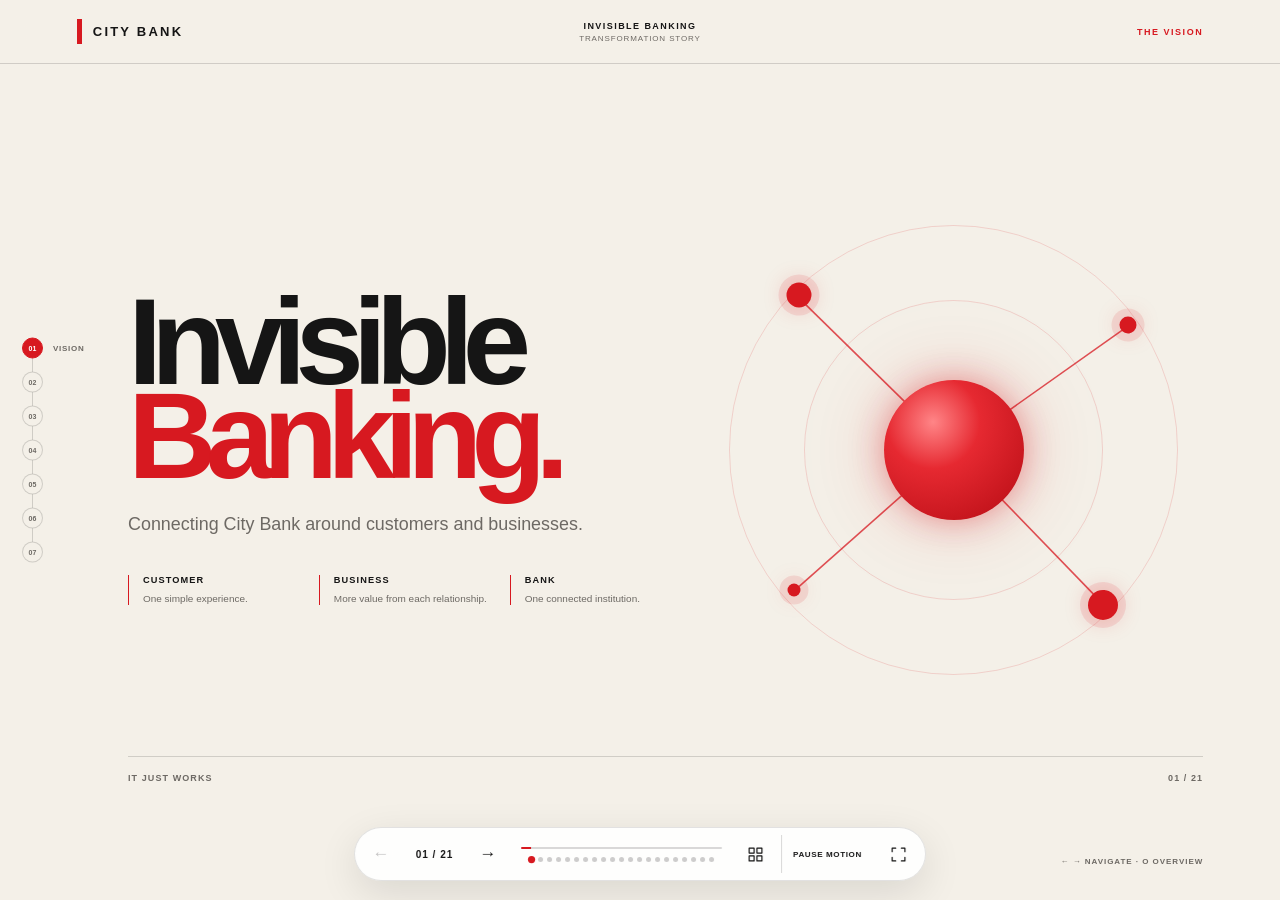
==== commit 9e036537: "Rebuild Invisible Banking deck in Next Chapter visual system" ====
--- a/v2/index.html
+++ b/v2/index.html
@@ -5,8 +5,9 @@
   <meta name="viewport" content="width=device-width, initial-scale=1">
   <meta name="theme-color" content="#f4f0e8">
   <meta name="description" content="City Bank Invisible Banking: a connected, intelligent and proactive transformation story.">
-  <title>Invisible Banking | Editorial presentation</title>
+  <title>Invisible Banking | Transformation story</title>
   <link rel="stylesheet" href="editorial.css">
+  <link rel="stylesheet" href="rebuild.css">
   <script src="presentation.js" defer></script>
   <script src="motion.js" defer></script>
 </head>
@@ -20,35 +21,39 @@
         <span>City Bank</span>
         <small>Invisible Banking</small>
       </div>
-      <div class="top-actions">
-        <span class="toplabel">Transformation story</span>
-        <button class="control motion-toggle" id="motionBtn" type="button" aria-label="Pause animation" aria-pressed="false">Pause motion</button>
-        <button class="control icon-control" id="overviewBtn" type="button" title="Slide overview (O)" aria-label="Open slide overview">
-          <svg viewBox="0 0 24 24" aria-hidden="true"><rect x="3" y="3" width="7" height="7"/><rect x="14" y="3" width="7" height="7"/><rect x="3" y="14" width="7" height="7"/><rect x="14" y="14" width="7" height="7"/></svg>
-        </button>
-        <button class="control icon-control" id="fullBtn" type="button" title="Full screen (F)" aria-label="Toggle full screen">
-          <svg viewBox="0 0 24 24" aria-hidden="true"><path d="M8 3H3v5M16 3h5v5M21 16v5h-5M8 21H3v-5"/></svg>
-        </button>
-      </div>
+      <div class="presentation-title"><strong>Invisible Banking</strong><span>Transformation story</span></div>
+      <div class="chapter-label" id="chapter"></div>
     </header>
+
+    <aside class="story-rail" aria-label="Story chapters">
+      <button type="button" data-target="1"><span>01</span><b>Vision</b></button>
+      <button type="button" data-target="2"><span>02</span><b>Opportunity</b></button>
+      <button type="button" data-target="5"><span>03</span><b>Ecosystem</b></button>
+      <button type="button" data-target="9"><span>04</span><b>Mandate</b></button>
+      <button type="button" data-target="12"><span>05</span><b>Evidence</b></button>
+      <button type="button" data-target="16"><span>06</span><b>AI prospects</b></button>
+      <button type="button" data-target="21"><span>07</span><b>Future</b></button>
+    </aside>
 
     <main class="stage" id="stage" tabindex="-1" aria-live="polite"></main>
 
-    <div class="progress" aria-hidden="true"><span id="progress"></span></div>
-    <footer class="bottom">
-      <div class="chapter" id="chapter"></div>
+    <footer class="controls" aria-label="Presentation controls">
       <div class="navgroup">
         <button class="nav" id="prev" type="button" aria-label="Previous slide">←</button>
         <span class="counter" id="counter"></span>
         <button class="nav" id="next" type="button" aria-label="Next slide">→</button>
       </div>
-      <div class="hint">← → navigate &nbsp; · &nbsp; O overview</div>
+      <div class="progress-group"><div class="progress" aria-hidden="true"><span id="progress"></span></div><div class="slide-dots" id="slideDots" aria-label="Go to slide"></div></div>
+      <button class="control icon-control" id="overviewBtn" type="button" title="Slide overview (O)" aria-label="Open slide overview"><svg viewBox="0 0 24 24" aria-hidden="true"><rect x="3" y="3" width="7" height="7"/><rect x="14" y="3" width="7" height="7"/><rect x="3" y="14" width="7" height="7"/><rect x="14" y="14" width="7" height="7"/></svg></button>
+      <button class="control motion-toggle" id="motionBtn" type="button" aria-label="Pause animation" aria-pressed="false">Pause motion</button>
+      <button class="control icon-control" id="fullBtn" type="button" title="Full screen (F)" aria-label="Toggle full screen"><svg viewBox="0 0 24 24" aria-hidden="true"><path d="M8 3H3v5M16 3h5v5M21 16v5h-5M8 21H3v-5"/></svg></button>
     </footer>
+    <div class="key-hint">← → Navigate · O Overview</div>
   </div>
 
   <div class="overlay" id="overview" role="dialog" aria-modal="true" aria-labelledby="overviewTitle">
     <div class="overlay-head">
-      <div><p class="overlay-kicker">20-slide narrative</p><h2 id="overviewTitle">Presentation overview</h2></div>
+      <div><p class="overlay-kicker">21-slide narrative</p><h2 id="overviewTitle">Presentation overview</h2></div>
       <button class="close" type="button" data-close aria-label="Close overview">×</button>
     </div>
     <div class="overview-grid" id="overviewGrid"></div>
--- a/v2/rebuild.css
+++ b/v2/rebuild.css
@@ -0,0 +1,186 @@
+/* Invisible Banking rebuild: City Bank Next Chapter visual system. */
+:root{--paper:#f4f0e8;--paper-light:#fcfaf6;--ink:#151515;--muted:#6d6964;--red:#d71920;--red-deep:#b30d15;--rule:rgba(21,21,21,.16);--card:rgba(255,255,255,.48);--slide-left:clamp(72px,10vw,170px);--slide-right:clamp(30px,6vw,100px)}
+html,body{overflow:hidden;background:var(--paper)}
+body{-webkit-font-smoothing:antialiased}
+.app{height:100dvh;min-height:0;display:block;background:var(--paper)}
+.topbar{position:fixed;z-index:35;inset:0 0 auto;height:64px;display:grid;grid-template-columns:1fr auto 1fr;padding:0 clamp(28px,6vw,100px);border-bottom:1px solid var(--rule);background:rgba(244,240,232,.91);backdrop-filter:blur(15px)}
+.brand{font-size:13px;letter-spacing:.17em}.brand-rule{width:5px;height:25px}.brand small{display:none}
+.presentation-title{text-align:center;text-transform:uppercase}.presentation-title strong{display:block;font-size:9px;letter-spacing:.16em}.presentation-title span{display:block;margin-top:3px;color:var(--muted);font-size:8px;letter-spacing:.11em}
+.chapter-label{justify-self:end;color:var(--red);font-size:9px;font-weight:800;letter-spacing:.17em;text-transform:uppercase}
+.story-rail{position:fixed;z-index:36;left:22px;top:50%;display:flex;flex-direction:column;gap:13px;transform:translateY(-50%)}
+.story-rail:before{content:"";position:absolute;z-index:-1;left:10px;top:11px;bottom:11px;width:1px;background:var(--rule)}
+.story-rail button{width:120px;padding:0;display:flex;align-items:center;gap:10px;border:0;background:transparent;color:var(--muted);text-align:left;cursor:pointer}
+.story-rail span{flex:none;width:21px;height:21px;display:grid;place-items:center;border:1px solid var(--rule);border-radius:50%;background:var(--paper);font-size:7px;font-weight:800;transition:.2s ease}
+.story-rail b{opacity:0;transform:translateX(-4px);font-size:8px;letter-spacing:.09em;text-transform:uppercase;transition:.2s ease}
+.story-rail button:hover b,.story-rail button.is-active b{opacity:1;transform:none}.story-rail button.is-active span{border-color:var(--red);background:var(--red);color:white}
+.stage{position:absolute;inset:0;padding:0;display:block;perspective:none;overflow:hidden}
+.slide{width:100%;height:100dvh;max-height:none;aspect-ratio:auto;border:0;box-shadow:none;container-type:normal;overflow:hidden}
+.slide.tone-paper,.slide.cover.tone-dark{background:var(--paper);color:var(--ink)}
+.slide.tone-dark{background:var(--ink);color:#fff;box-shadow:none;border:0}.slide.tone-red{background:var(--red);color:#fff;box-shadow:none;border:0}
+.slide::after,.signal-rail{display:none!important}
+.slide-canvas,.cover .slide-canvas{height:100%;padding:clamp(91px,12vh,130px) var(--slide-right) clamp(102px,13vh,139px) var(--slide-left)}
+.scene-header{max-width:100%}.eyebrow{gap:14px;font-size:10px;letter-spacing:.2em}.eyebrow::before{width:34px}
+.title{max-width:1100px;margin:19px 0 0;font-size:clamp(39px,4.65vw,76px);line-height:.94;font-weight:800;letter-spacing:-.058em}
+.subtitle{max-width:880px;margin:18px 0 0;font-size:clamp(14px,1.18vw,19px);line-height:1.4}
+.scene-body{margin-top:clamp(22px,4vh,44px)}.scene-footer{font-size:9px;letter-spacing:.12em;padding-top:16px}
+.controls{position:fixed;z-index:40;left:50%;bottom:max(19px,env(safe-area-inset-bottom));display:flex;align-items:center;gap:7px;padding:7px;border:1px solid rgba(21,21,21,.12);border-radius:999px;background:rgba(255,255,255,.91);box-shadow:0 12px 40px rgba(0,0,0,.11);backdrop-filter:blur(16px);transform:translateX(-50%)}
+.controls .nav,.controls .control{width:38px;min-width:38px;height:38px;padding:0;border:0;border-radius:50%;background:transparent;color:var(--ink);box-shadow:none;font-size:17px}
+.controls .nav:hover,.controls .control:hover{background:var(--red);color:#fff;transform:none}
+.controls .nav:disabled{opacity:.25;background:transparent;color:var(--ink)}
+.controls .navgroup{gap:4px}.controls .counter{min-width:61px;font-size:10px;letter-spacing:.1em}
+.controls .progress-group{width:215px;padding:0 7px;display:grid;gap:8px}.controls .progress{position:static;height:2px;background:var(--rule);border-radius:2px;overflow:hidden}.controls .progress span{background:var(--red)}
+.slide-dots{display:flex;justify-content:center;gap:4px}.slide-dots button{width:5px;height:5px;padding:0;border:0;border-radius:50%;background:rgba(21,21,21,.21);cursor:pointer}.slide-dots button.is-active{background:var(--red);transform:scale(1.45)}
+.controls .motion-toggle{width:auto;min-width:0;padding:0 11px;border-left:1px solid var(--rule);border-radius:0;font-size:8px;letter-spacing:.08em;white-space:nowrap}.controls .motion-toggle:hover{border-radius:20px}
+.controls .icon-control svg{width:17px;height:17px}
+.key-hint{position:fixed;z-index:30;right:clamp(25px,6vw,100px);bottom:34px;color:var(--muted);font-size:8px;font-weight:700;letter-spacing:.12em;text-transform:uppercase}
+.slide.tone-dark~.key-hint{color:#fff}
+/* Motion is intentional and finite: no decorative perpetual loops. */
+.slide,.slide *, .slide::before,.slide::after,.slide *::before,.slide *::after{animation:none!important}
+::view-transition-old(root),::view-transition-new(root){animation:none!important}
+
+/* 01 — one glowing hub, four smaller satellites, then the connections. */
+.cover-grid{grid-template-columns:1.08fr .92fr;gap:2%}.cover-title{font-size:clamp(68px,9.6vw,156px);line-height:.77;color:var(--ink)}.cover-title span{color:var(--red)}.cover-copy{color:var(--muted);font-size:clamp(16px,1.4vw,22px)}
+.cover-outcomes{margin-top:clamp(25px,3vw,42px)}.cover-outcome{border-color:var(--red)}.cover-outcome span{color:var(--muted)}.cover .scene-footer{border-color:var(--rule);color:var(--muted)}
+.cover-orbit{width:min(39vw,500px);aspect-ratio:1}.cover-orbit .ring{inset:5%;border-color:rgba(215,25,32,.15)}.cover-orbit .ring:nth-child(2){inset:20%}.cover-orbit .ring:nth-child(3){inset:36%}
+.cover-orbit .core{inset:36%;z-index:3;background:radial-gradient(circle at 35% 30%,#ff8587 0,#e62931 35%,#b50b13 100%);box-shadow:0 0 34px rgba(215,25,32,.42),0 0 90px rgba(215,25,32,.17)}
+.cover-orbit .orbit-dot{z-index:3;background:var(--red);box-shadow:0 0 0 8px rgba(215,25,32,.11),0 0 25px rgba(215,25,32,.28)}
+.cover-orbit .orbit-dot:nth-of-type(5){left:19%;top:19%;width:25px;transform:translate(-50%,-50%)}.cover-orbit .orbit-dot:nth-of-type(6){left:85%;top:25%;width:17px;right:auto;transform:translate(-50%,-50%)}.cover-orbit .orbit-dot:nth-of-type(7){left:80%;top:81%;width:30px;bottom:auto;transform:translate(-50%,-50%)}.cover-orbit .orbit-dot:nth-of-type(8){left:18%;top:78%;width:13px;bottom:auto;transform:translate(-50%,-50%)}
+.orb-links{position:absolute;inset:0;width:100%;height:100%;overflow:visible}.orb-links path{fill:none;stroke:var(--red);stroke-width:1.6;stroke-dasharray:320;stroke-dashoffset:320;opacity:.75}
+body:not(.motion-paused):not(.tab-hidden) .cover-orbit .orb-links path{animation:draw-orb .72s ease-out forwards!important}.orb-links path:nth-child(1){animation-delay:.2s!important}.orb-links path:nth-child(2){animation-delay:.45s!important}.orb-links path:nth-child(3){animation-delay:.7s!important}.orb-links path:nth-child(4){animation-delay:.95s!important}
+@keyframes draw-orb{to{stroke-dashoffset:0}}
+
+/* 02 — simultaneous joins, followed by a shared colour state. */
+.capability-scene{grid-template-columns:.7fr 1.3fr;gap:5%}.advantage-line{font-size:clamp(27px,2.8vw,46px)}.quiet{max-width:410px;font-size:15px;line-height:1.45}
+.capability-field{min-height:270px;display:grid;grid-template-columns:repeat(4,minmax(0,1fr));gap:12px;align-content:center}.capability-field::before{display:none}
+.capability{min-height:116px;padding:22px 11px;display:grid;place-items:center;border:1px solid var(--rule);border-radius:20px;background:var(--card);font-size:clamp(12px,1.05vw,17px);line-height:1.1;box-shadow:0 12px 28px rgba(21,21,21,.035)}
+.capability:nth-child(-n+3)::after{content:"";position:absolute;z-index:1;left:100%;top:50%;width:12px;height:2px;background:var(--red);transform:scaleX(0);transform-origin:left}
+.capability-bridge{display:none}.capability-result{grid-column:1/-1;padding:13px 16px;border-left:3px solid var(--red);color:var(--muted);font-size:13px}
+body:not(.motion-paused):not(.tab-hidden) .capability:nth-child(-n+3)::after{animation:connect-boxes .75s .25s ease-out forwards!important}
+body:not(.motion-paused):not(.tab-hidden) .capability{animation:connected-box 1.8s ease-out forwards!important}
+@keyframes connect-boxes{to{transform:scaleX(1)}}@keyframes connected-box{0%,57%{border-color:var(--rule);background:var(--card);color:var(--ink)}100%{border-color:var(--red);background:var(--red);color:white}}
+
+/* 03 — distinct service cards and a clearly isolated shared capability. */
+.overlap-scene{grid-template-columns:1fr .64fr 1fr;gap:12px;align-items:stretch}
+.service-lane{position:relative;z-index:1;padding:26px;border:1px solid var(--rule);border-radius:24px;background:var(--card)}.service-lane::after{display:none}.service-lane h3{font-size:clamp(23px,2.2vw,34px)}.service-lane ul{font-size:clamp(12px,1vw,16px);line-height:1.75}.service-lane li{padding:4px 0}.service-lane .shared-feature{color:var(--red);font-weight:800}
+.overlap-core{position:relative;z-index:3;width:calc(100% + 48px);min-height:235px;margin-inline:-24px;aspect-ratio:auto;display:flex;flex-direction:column;justify-content:center;gap:17px;padding:22px;border-radius:24px;background:var(--red);font-size:12px;letter-spacing:0;line-height:1.35;box-shadow:0 14px 38px rgba(215,25,32,.19)}.overlap-core b{font-size:10px;letter-spacing:.16em}.overlap-core span{font-size:clamp(16px,1.45vw,23px);font-weight:800;letter-spacing:-.04em}.overlap-core small{color:rgba(255,255,255,.78);font-size:11px;text-transform:none}
+body:not(.motion-paused):not(.tab-hidden) .overlap-core{animation:shared-reveal .7s .65s ease-out both!important}
+body:not(.motion-paused):not(.tab-hidden) .service-lane.left{animation:service-left .8s .2s ease-out both!important}
+body:not(.motion-paused):not(.tab-hidden) .service-lane.right{animation:service-right .8s .2s ease-out both!important}
+body:not(.motion-paused):not(.tab-hidden) .shared-feature{animation:feature-converge 1s .25s ease-out both!important}
+@keyframes shared-reveal{from{opacity:.15;transform:scale(.9)}to{opacity:1;transform:scale(1)}}
+@keyframes service-left{from{transform:translateX(-18px)}to{transform:translateX(10px)}}@keyframes service-right{from{transform:translateX(18px)}to{transform:translateX(-10px)}}@keyframes feature-converge{from{opacity:1}to{opacity:.45}}
+
+/* 04 — stronger hierarchy, not more motion. */
+.consequence-scene{grid-template-columns:1fr 60px 1fr;gap:12px}.consequence{min-height:290px;padding:27px;justify-content:flex-start;border:1px solid var(--rule);border-radius:24px;background:var(--card)}
+.consequence-no{color:var(--red);font-size:10px;font-weight:800;letter-spacing:.15em}.consequence-word{margin-top:auto;font-size:clamp(50px,6.4vw,102px)}.consequence h3{margin:20px 0 6px;font-size:17px}.consequence p{max-width:400px;font-size:13px}.consequence-divider{height:auto;display:grid;place-items:center;background:none;color:var(--red);font-size:34px;font-weight:300}
+.consequence-divider::after{display:none}
+
+/* 05 — connected tablet cards originate behind the customer need. */
+.ecosystem-scene{grid-template-columns:.58fr 1.42fr;gap:4%}.ecosystem-copy{font-size:clamp(27px,2.9vw,48px)}.ecosystem-map{min-height:340px}.ecosystem-map::before,.ecosystem-map::after{display:none}
+.ecosystem-map svg{position:absolute;inset:0;width:100%;height:100%;overflow:visible}.ecosystem-map svg path{fill:none;stroke:rgba(215,25,32,.55);stroke-width:1.4;stroke-dasharray:1250;stroke-dashoffset:1250}
+.ecosystem-core{z-index:5;width:152px;height:152px;aspect-ratio:auto;border-radius:50%;box-shadow:0 10px 34px rgba(215,25,32,.25);font-size:20px}
+.ecosystem-node{min-width:135px;min-height:57px;display:grid;place-items:center;border:1px solid var(--rule);border-radius:18px;background:var(--paper-light);box-shadow:0 10px 30px rgba(21,21,21,.07);font-size:10px}
+.ecosystem-node:nth-of-type(2){top:0;left:38%;--dx:0px;--dy:145px}.ecosystem-node:nth-of-type(3){top:41%;right:0;--dx:-210px;--dy:0px}.ecosystem-node:nth-of-type(4){bottom:0;left:38%;--dx:0px;--dy:-145px}.ecosystem-node:nth-of-type(5){top:41%;left:0;--dx:210px;--dy:0px}
+body:not(.motion-paused):not(.tab-hidden) .ecosystem-map svg path{animation:ecosystem-draw 1.5s .5s ease-out forwards!important}
+body:not(.motion-paused):not(.tab-hidden) .ecosystem-node{animation:tablet-emerge .9s ease-out both!important}.ecosystem-node:nth-of-type(2){animation-delay:.05s!important}.ecosystem-node:nth-of-type(3){animation-delay:.2s!important}.ecosystem-node:nth-of-type(4){animation-delay:.35s!important}.ecosystem-node:nth-of-type(5){animation-delay:.5s!important}
+@keyframes ecosystem-draw{to{stroke-dashoffset:0}}@keyframes tablet-emerge{from{opacity:0;transform:translate(var(--dx),var(--dy)) scale(.55)}to{opacity:1;transform:none}}
+
+/* 06, 07, 10 — line pauses at each station and the station fills. */
+.journey-scene{justify-content:center}.journey-track{gap:7px}.journey-track::before{top:17px;height:2px;background:var(--rule)}.journey-track::after{top:17px;width:0;height:2px;border-radius:0;background:var(--red)}
+.journey-step{padding:54px 14px 14px 0}.journey-step::before{top:11px;z-index:2;width:14px;height:14px;background:var(--paper)}.journey-step h3{font-size:clamp(22px,2.1vw,34px)}.journey-step p{max-width:210px;font-size:clamp(12px,1vw,15px)}.journey-close{font-size:clamp(18px,1.6vw,26px)}
+body:not(.motion-paused):not(.tab-hidden) .journey-track::after{animation:journey-stops 5.3s ease-in-out forwards!important}
+body:not(.motion-paused):not(.tab-hidden) .journey-step::before,body:not(.motion-paused):not(.tab-hidden) .role-step::before{animation:station-fill 5.3s linear forwards!important}
+.journey-step:nth-child(1)::before,.role-step:nth-child(1)::before{--station:0}.journey-step:nth-child(2)::before,.role-step:nth-child(2)::before{--station:1}.journey-step:nth-child(3)::before,.role-step:nth-child(3)::before{--station:2}.journey-step:nth-child(4)::before,.role-step:nth-child(4)::before{--station:3}
+@keyframes journey-stops{0%,14%{width:0}22%,37%{width:33.333%}45%,60%{width:66.666%}68%,100%{width:100%}}
+@keyframes station-fill{0%,14%{background:var(--paper);box-shadow:none}22%,100%{background:var(--red);box-shadow:0 0 0 5px rgba(215,25,32,.13)}}
+/* Per-stop delays keep the fill in step with the paused line. */
+.journey-step:nth-child(1)::before,.role-step:nth-child(1)::before{animation-delay:-.75s!important}.journey-step:nth-child(2)::before,.role-step:nth-child(2)::before{animation-delay:.35s!important}.journey-step:nth-child(3)::before,.role-step:nth-child(3)::before{animation-delay:1.65s!important}.journey-step:nth-child(4)::before,.role-step:nth-child(4)::before{animation-delay:2.95s!important}
+
+/* 08 — relationship matrix. */
+.network-scene{grid-template-columns:.38fr .62fr;gap:4%}.network-lead{font-size:clamp(25px,2.7vw,43px)}
+.network-matrix{display:grid;grid-template-columns:1.05fr repeat(3,1fr);border:1px solid var(--rule);border-radius:22px;overflow:hidden;background:var(--paper-light);box-shadow:0 12px 32px rgba(21,21,21,.04)}
+.network-matrix>div{min-height:61px;padding:14px 12px;display:flex;align-items:center;border-right:1px solid var(--rule);border-bottom:1px solid var(--rule);font-size:clamp(10px,.85vw,13px);line-height:1.25}.network-matrix>div:nth-child(4n){border-right:0}.network-matrix>div:nth-last-child(-n+4){border-bottom:0}
+.network-matrix .matrix-head,.network-matrix .matrix-corner{background:var(--ink);color:white;font-size:10px;font-weight:800;letter-spacing:.08em;text-transform:uppercase}.network-matrix .matrix-corner{background:var(--red)}.network-matrix .matrix-rowhead{color:var(--red);font-weight:800}
+
+/* 09 — a visible, animated gap and a readable label at all sizes. */
+.gap-scene{grid-template-columns:1fr .56fr 1fr;gap:3%}.mandate-row{font-size:clamp(11px,.9vw,14px)}.mandate-row b{font-size:10px}
+.gap-space{height:82%;min-height:230px;border:1px dashed rgba(215,25,32,.4);border-radius:22px;background:linear-gradient(90deg,rgba(215,25,32,.025),rgba(215,25,32,.11),rgba(215,25,32,.025));overflow:visible}
+.gap-space::before{left:-6%;right:-6%;height:3px;background:var(--red);transform:scaleX(0);transform-origin:left;z-index:2}
+.gap-space::after{content:"";position:absolute;inset:12px;border:1px solid rgba(215,25,32,.14);border-radius:16px}
+.gap-bridge{position:absolute;z-index:1;inset:20% 14%;border:1px solid rgba(215,25,32,.32);border-radius:50%;opacity:0}
+.gap-label{padding:14px 12px;border:1px solid rgba(215,25,32,.25);border-radius:14px;background:var(--paper-light);font-size:13px;line-height:1.3;box-shadow:0 12px 30px rgba(215,25,32,.11)}
+.gap-callout{font-size:clamp(26px,2.55vw,42px)}.gap-callout span{font-size:clamp(12px,1vw,16px)}
+body:not(.motion-paused):not(.tab-hidden) .gap-space::before{animation:gap-cross 1.5s .35s ease-out forwards!important}
+body:not(.motion-paused):not(.tab-hidden) .gap-bridge{animation:gap-emphasis 1s .8s ease-out forwards!important}
+@keyframes gap-cross{0%{transform:scaleX(0)}70%,100%{transform:scaleX(1)}}@keyframes gap-emphasis{from{opacity:0;transform:scale(.55)}to{opacity:1;transform:scale(1)}}
+
+/* 10 — operational path and the two transformation domains. */
+.role-scene{grid-template-columns:1.22fr .78fr;gap:5%}.role-process::before{top:24px;height:2px}.role-process::after{top:24px;left:4%;width:0;height:2px;border-radius:0}
+.role-step{padding-top:57px}.role-step::before{top:18px;z-index:2;background:var(--paper)}.role-step b{font-size:clamp(18px,1.5vw,24px)}.role-step span{font-size:clamp(11px,.85vw,14px)}
+body:not(.motion-paused):not(.tab-hidden) .role-process::after{animation:journey-stops 5.3s ease-in-out forwards!important}
+.role-domains{gap:10px}.role-domain{min-height:122px;padding:15px;border:1px solid var(--rule);border-radius:18px;background:var(--card)}.role-domain b{font-size:10px}.role-domain p{font-size:clamp(11px,.88vw,14px)}
+.domain-visual{position:relative;width:100%;height:23px;margin-bottom:10px}.domain-visual i{position:absolute;top:8px;width:16px;height:10px;border-radius:4px;background:var(--red)}.horizontal-visual i:nth-child(1){left:6%}.horizontal-visual i:nth-child(2){left:42%}.horizontal-visual i:nth-child(3){left:80%}.horizontal-visual em{position:absolute;left:7%;right:11%;top:13px;height:1px;background:var(--red)}
+.ecosystem-visual i:nth-child(1){left:7%;top:1px}.ecosystem-visual i:nth-child(2){left:45%;top:13px}.ecosystem-visual i:nth-child(3){left:82%;top:1px}.ecosystem-visual em{position:absolute;left:10%;right:12%;top:12px;height:1px;background:var(--red);transform:skewY(8deg)}
+
+/* 11 — explicit opportunity-explorer role, ownership intact. */
+.boundary-list{border-top:0}.boundary-row{min-height:48px;padding:11px 0;font-size:clamp(10px,.9vw,14px)}.boundary-bridge::before,.boundary-bridge::after{display:none}.bridge-copy{width:255px;height:255px;aspect-ratio:auto;display:flex;flex-direction:column;gap:14px;justify-content:center;border-radius:50%;font-size:20px;line-height:1.2;box-shadow:0 0 0 18px rgba(215,25,32,.08)}.bridge-copy small{font-size:9px;letter-spacing:.15em}
+
+/* 12 — a substantial, legible portfolio with no bobbing. */
+.evidence-scene{height:auto;grid-template-columns:repeat(4,minmax(0,1fr));gap:12px;align-items:stretch}.evidence-scene::before,.evidence-item::after{display:none}
+.evidence-item{min-height:240px;height:auto;padding:23px 20px;border:1px solid var(--rule);border-radius:20px;background:var(--card)}.evidence-item b{font-size:9px}.evidence-item p{margin-top:21px;font-size:clamp(12px,1vw,16px);line-height:1.58;font-weight:650}
+
+/* 13 — the shift travels across the divider and lands on a more systematic model. */
+.shift-scene{height:clamp(265px,36vh,320px);grid-template-columns:1fr 90px 1fr;gap:2%}.shift-column{padding:18px;border:1px solid var(--rule);border-radius:22px;background:var(--card)}.shift-column.structured{border-color:rgba(215,25,32,.35);background:rgba(215,25,32,.045)}
+.shift-column h3{display:flex;justify-content:space-between;gap:15px;font-size:11px}.shift-column h3 small{color:var(--muted);font-size:9px;letter-spacing:.05em;text-transform:none}.shift-oneliner{min-height:49px;margin:4px 0 9px;font-size:clamp(14px,1.25vw,20px);font-weight:750;line-height:1.2;letter-spacing:-.02em}
+.shift-item{padding:8px 0;font-size:clamp(11px,.88vw,14px)}.shift-column.today .shift-item:nth-child(n){transform:none}
+.shift-transform{height:auto}.shift-transform::before{left:0;right:0;top:50%;bottom:auto;width:auto;height:2px;background:var(--red)}.shift-transform span{width:66px;height:66px;aspect-ratio:auto;font-size:34px;transform:none;box-shadow:0 0 0 11px var(--paper)}.shift-transform small{position:absolute;top:calc(50% + 43px);color:var(--red);font-size:9px;font-weight:800;letter-spacing:.15em}
+body:not(.motion-paused):not(.tab-hidden) .shift-transform span{animation:shift-across 1.1s .25s ease-out both!important}
+@keyframes shift-across{from{transform:translateX(-52px);opacity:.3}to{transform:translateX(0);opacity:1}}
+
+/* 14, 15, 16 — outcome, mandate statement, AI prospects bridge. */
+.outcome-scene{gap:12px}.outcome{min-height:230px;padding:24px;border:1px solid var(--rule);border-radius:20px;background:var(--card)}.outcome+.outcome{padding-left:24px;border-left:1px solid var(--rule)}.outcome::after{display:none}.outcome p{font-size:clamp(12px,1vw,16px)}
+.reveal .title{max-width:760px;font-size:clamp(28px,2.4vw,38px);opacity:.75}.reveal-scene{max-width:1100px}.reveal-quote{font-size:clamp(31px,3.6vw,57px);line-height:1.08}.reveal-close{font-size:clamp(17px,1.7vw,27px);opacity:.72}.reveal-word{opacity:.45}
+.section-intro .title{max-width:1050px;font-size:clamp(47px,5.5vw,88px)}.section-intro .title .accent{color:#ff555a}.intro-scene{display:grid;grid-template-columns:.4fr 1fr;gap:5%;align-items:center}.intro-number{color:var(--red);font-size:clamp(150px,20vw,300px);font-weight:900;letter-spacing:-.13em;line-height:.75}.intro-scene p{max-width:600px;font-size:clamp(23px,2.5vw,40px);line-height:1.08;font-weight:750;letter-spacing:-.045em}.intro-path{display:flex;align-items:center;gap:12px;margin-top:27px;color:#fff;font-size:10px;font-weight:800;letter-spacing:.1em;text-transform:uppercase}.intro-path i{flex:1;height:1px;background:var(--red)}
+
+/* 17–20 — concise scenarios and benefits, expandable evidence. */
+.prospects .title{font-size:clamp(35px,4vw,62px)}.prospects .scene-body{justify-content:center}.prospect-scene{height:clamp(260px,37vh,320px);flex:none;min-height:0;gap:16px}.prospect-card{min-height:0;padding:20px;border-radius:24px;background:var(--card)}.tone-dark .prospect-card{background:rgba(255,255,255,.07)}.prospect-card::before{display:none}.prospect-card:hover{transform:translateY(-2px)}
+.prospect-card h3{margin:17px 0;font-size:clamp(23px,2vw,34px)}.prospect-card .prospect-story{display:grid;grid-template-columns:65px 1fr;gap:10px;align-items:start;margin:0 0 10px;color:var(--ink);font-size:clamp(11px,.96vw,15px);line-height:1.38}.tone-dark .prospect-card .prospect-story{color:#fff}.prospect-story b{color:var(--red);font-size:9px;letter-spacing:.12em;text-transform:uppercase}.tone-dark .prospect-story b{color:#ff7f83}.prospect-benefit{opacity:.8}.causal-flow{padding-top:12px}.flow-line i{animation:none!important}.explore{font-size:9px}.prospect-takeaway{font-size:clamp(13px,1.15vw,18px)}
+
+/* 21 — role-led path to the future, with the original audience outcomes. */
+.conclusion-scene{grid-template-columns:.8fr 1.2fr;gap:6%}.final-lockup h2{font-size:clamp(61px,7vw,113px)}.final-cycle{border-color:var(--rule-light)}.final-step{grid-template-columns:78px 1fr;padding:12px 0}.final-step::after{display:none}.final-step span{font-size:clamp(13px,1.08vw,17px)}.audience-row{gap:10px}.audience-row span{font-size:clamp(9px,.75vw,12px)}
+
+.overlay{background:rgba(21,21,21,.96)}.thumb{border-radius:18px}.detail-shell{border-radius:24px}
+@media(max-width:1100px){
+ :root{--slide-left:clamp(34px,6vw,85px);--slide-right:clamp(28px,5vw,70px)}
+ .story-rail,.key-hint{display:none}
+ .title{font-size:clamp(36px,4.55vw,55px)}
+ .cover-title{font-size:clamp(62px,9vw,104px)}
+ .evidence-scene{grid-template-columns:repeat(2,1fr);gap:9px}.evidence-item{min-height:145px;padding:16px 18px}.evidence-item p{margin-top:10px;font-size:12px;line-height:1.45}
+ .network-scene{grid-template-columns:.28fr .72fr;gap:3%}.network-lead{font-size:clamp(23px,2.5vw,30px)}
+ .slide-canvas,.cover .slide-canvas{padding-top:clamp(86px,10vh,110px);padding-bottom:clamp(95px,11vh,120px)}
+}
+@media(max-width:700px){
+ .topbar{height:55px;padding:0 18px;grid-template-columns:1fr auto}.presentation-title{display:none}.chapter-label{font-size:8px}
+ .controls{gap:2px;bottom:10px;padding:5px}.controls .progress-group{width:100px}.controls .motion-toggle{display:none}.controls .nav,.controls .control{width:34px;min-width:34px;height:34px}.controls .counter{min-width:50px;font-size:8px}
+ html,body{overflow:auto}.app{min-height:100dvh}.stage{position:relative;inset:auto;overflow:auto}.slide{height:auto;min-height:100dvh;max-height:none;overflow:visible}.slide-canvas,.cover .slide-canvas{height:auto;min-height:100dvh;padding:82px 22px 104px}
+ .scene-body{flex:none;margin-top:28px}.scene-footer{margin-top:32px}.title{font-size:clamp(35px,8.5vw,54px)}.subtitle{font-size:14px}
+ .cover-grid,.capability-scene,.ecosystem-scene,.network-scene,.role-scene,.boundary-scene,.conclusion-scene,.intro-scene{grid-template-columns:1fr;gap:25px}
+ .cover-grid{align-content:start}.cover-title{font-size:clamp(63px,17vw,95px)}.cover-orbit{display:block;width:min(74vw,380px);margin:auto}.cover-outcomes{gap:7px}
+ .capability-field{min-height:0;grid-template-columns:repeat(2,1fr)}.capability{min-height:75px}.capability:nth-child(-n+3)::after{display:none}
+ .overlap-scene{grid-template-columns:1fr;gap:10px}.service-lane{padding:18px}.overlap-core{width:100%;min-height:120px;margin-inline:0}
+ .consequence-scene{grid-template-columns:1fr;gap:8px}.consequence{min-height:185px}.consequence-divider{height:34px}.consequence-word{font-size:60px}
+ .ecosystem-map{min-height:330px}.ecosystem-node{min-width:96px;font-size:8px}.ecosystem-core{width:125px;height:125px;font-size:17px}
+ .journey-track{grid-template-columns:repeat(2,1fr);gap:9px}.journey-track::before,.journey-track::after{display:none}.journey-step{min-height:145px;padding:15px;border:1px solid var(--rule);border-radius:17px;background:var(--card)}.journey-step::before{display:none}.journey-step h3{font-size:24px}
+ .network-matrix{overflow-x:auto;min-width:0}.network-matrix>div{min-height:65px;padding:9px 7px;font-size:10px}.network-matrix .matrix-head,.network-matrix .matrix-corner{font-size:8px}
+ .gap-scene{grid-template-columns:1fr;gap:16px}.gap-space{height:145px;min-height:145px}.gap-callout{font-size:31px}
+ .role-process{grid-template-columns:repeat(4,1fr)}.role-step{padding:45px 5px 0 0}.role-step b{font-size:15px}.role-step span{font-size:10px}
+ .boundary-bridge{min-height:220px}.bridge-copy{width:190px;height:190px;font-size:16px}
+ .evidence-scene{grid-template-columns:1fr 1fr}.evidence-item{min-height:200px}.evidence-item p{font-size:11px}
+ .shift-scene{height:auto;grid-template-columns:1fr;gap:5px}.shift-column{padding:18px}.shift-transform{height:55px}.shift-transform span{width:45px;height:45px;font-size:23px}.shift-transform small{display:none}
+ .outcome-scene{grid-template-columns:1fr}.outcome{min-height:0;padding:18px}.outcome+.outcome{padding-left:18px}
+ .reveal-scene{margin-top:20px}.reveal-quote{font-size:clamp(31px,7vw,46px)}.reveal-word{display:none}
+ .section-intro .title{font-size:clamp(43px,10vw,65px)}.intro-number{font-size:140px}.intro-scene p{font-size:26px}
+ .prospect-scene{height:auto;grid-template-columns:1fr}.prospect-card{min-height:230px}.prospect-card h3{font-size:26px}.prospect-card .prospect-story{font-size:13px}
+ .final-lockup h2{font-size:75px}.audience-row{grid-template-columns:1fr 1fr 1fr}
+}
+@media(prefers-reduced-motion:reduce){.slide,.slide *, .slide::before,.slide::after,.slide *::before,.slide *::after{animation:none!important;transition-duration:.01ms!important}}
